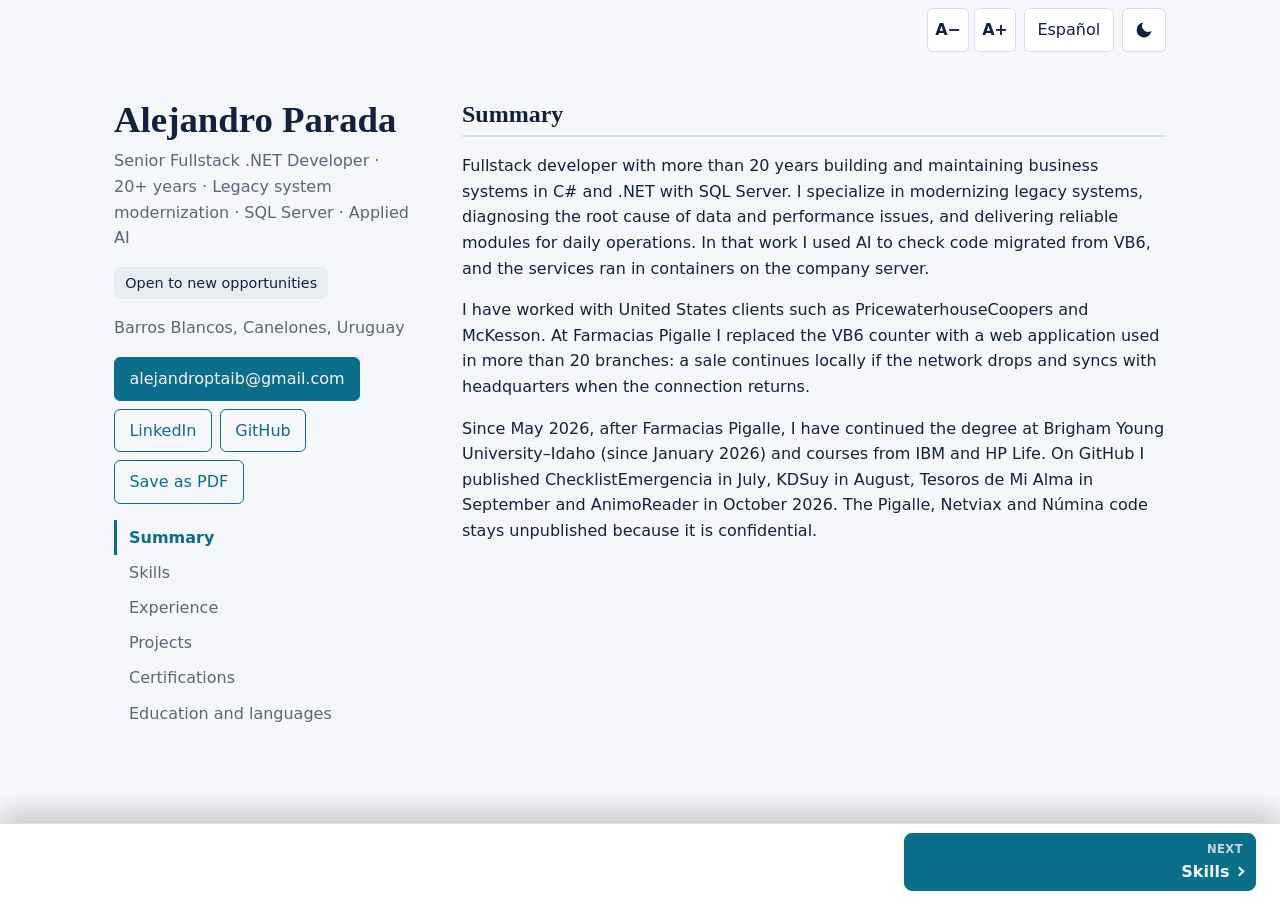
==== index.html @ 7855dfec "Alinear habilidades y cursos con lo que los casos pueden respaldar, y cerrar Sistemas HE en 2020. Co" ====
<!DOCTYPE html>
<html lang="es">
<head>
  <meta charset="utf-8">
  <script>
    try {
      var saved = localStorage.getItem("cv-lang");
      var lang = (document.documentElement.lang || "es").slice(0, 2);
      var agent = navigator.userAgent || "";
      var crawler = /bot|crawl|spider|slurp|preview|inspectiontool|google|bing|baidu|yandex|duckduck/i.test(agent);
      if (!crawler && (!saved || saved !== lang)) document.documentElement.classList.add("lang-pending");
    } catch (e) {}
  </script>
  <style>html.lang-pending body{visibility:hidden}</style>
  <meta name="viewport" content="width=device-width, initial-scale=1, viewport-fit=cover">
  <title>Alejandro Parada · Desarrollador Fullstack .NET Senior</title>
  <meta name="description" content="Desarrollador Fullstack .NET Senior con más de 20 años de experiencia. Modernización de sistemas legados, SQL Server e IA aplicada.">
  <meta name="author" content="Alejandro Parada">
  <meta name="robots" content="index, follow, max-snippet:-1, max-image-preview:large">
  <link rel="canonical" href="https://alejandroparada.github.io/">
  <meta property="og:type" content="profile">
  <meta property="og:site_name" content="Alejandro Parada">
  <meta property="og:title" content="Alejandro Parada · Desarrollador Fullstack .NET Senior">
  <meta property="og:description" content="Desarrollador Fullstack .NET Senior con más de 20 años de experiencia. Modernización de sistemas legados, SQL Server e IA aplicada.">
  <meta property="og:url" content="https://alejandroparada.github.io/">
  <meta property="og:locale" content="es_UY">
  <meta property="og:locale:alternate" content="en_US">
  <meta property="profile:first_name" content="Alejandro">
  <meta property="profile:last_name" content="Parada">
  <meta name="twitter:card" content="summary">
  <meta name="twitter:title" content="Alejandro Parada · Desarrollador Fullstack .NET Senior">
  <meta name="twitter:description" content="Desarrollador Fullstack .NET Senior con más de 20 años de experiencia. Modernización de sistemas legados, SQL Server e IA aplicada.">
  <meta name="color-scheme" content="light dark">
  <meta name="theme-color" content="#f5f7fa" media="(prefers-color-scheme: light)">
  <meta name="theme-color" content="#0e1420" media="(prefers-color-scheme: dark)">
  <link rel="alternate" hreflang="es" href="https://alejandroparada.github.io/">
  <link rel="alternate" hreflang="en" href="https://alejandroparada.github.io/en/">
  <link rel="alternate" hreflang="x-default" href="https://alejandroparada.github.io/">
  <script src="js/locale.js?v=20261109h"></script>
  <link rel="stylesheet" href="css/styles.css?v=20261109i">
  <script src="js/theme.js?v=20261109h"></script>
  <script src="js/font-size.js?v=20261109h"></script>
  <script src="js/i18n.js?v=20261109h" defer></script>
  <script src="js/data.js?v=20261109h" defer></script>
  <script src="js/content/es.js?v=20261109k" defer></script>
  <script src="js/templates.js?v=20261109j" defer></script>
  <script src="js/experience.js?v=20261109h" defer></script>
  <script src="js/detail-sheet.js?v=20261109h" defer></script>
  <script src="js/case-sheet.js?v=20261109h" defer></script>
  <script src="js/drawer.js?v=20261109h" defer></script>
  <script src="js/tabs.js?v=20261109h" defer></script>
  <script src="js/github.js?v=20261109h" defer></script>
  <script src="js/main.js?v=20261109h" defer></script>
  <script type="application/ld+json">
  {
    "@context": "https://schema.org",
    "@type": "ProfilePage",
    "inLanguage": "es",
    "url": "https://alejandroparada.github.io/",
    "mainEntity": {
      "@type": "Person",
      "@id": "https://alejandroparada.github.io/#alejandro-parada",
      "name": "Alejandro Parada",
      "jobTitle": "Desarrollador Fullstack .NET Senior",
      "description": "Desarrollador Fullstack .NET Senior con más de 20 años de experiencia. Modernización de sistemas legados, SQL Server e IA aplicada.",
      "url": "https://alejandroparada.github.io/",
      "address": {
        "@type": "PostalAddress",
        "addressLocality": "Barros Blancos",
        "addressRegion": "Canelones",
        "addressCountry": "UY"
      },
      "knowsLanguage": ["es", "en"],
      "email": "alejandroptaib@gmail.com",
      "sameAs": [
        "https://www.linkedin.com/in/alejandro-parada-36637438/",
        "https://github.com/AlejandroParada"
      ]
    }
  }
  </script>
</head>
<body>
  <a class="skip-link" href="#main">Saltar al contenido</a>

  <header class="topbar">
    <button type="button" class="topbar-btn menu-toggle" aria-controls="site-nav" aria-expanded="false">
      <span class="menu-icon" aria-hidden="true"></span>
      <span>Menú</span>
    </button>
    <div class="topbar-prefs">
      <div class="font-size" role="group" aria-label="Tamaño de letra">
        <button type="button" class="topbar-btn" data-font-step="-1" aria-label="Reducir el tamaño de letra">A−</button>
        <button type="button" class="topbar-btn" data-font-step="1" aria-label="Ampliar el tamaño de letra">A+</button>
      </div>
      <a class="topbar-btn" href="en/index.html" hreflang="en" lang="en">English</a>
      <button type="button" class="topbar-btn theme-toggle" data-action="toggle-theme" aria-pressed="false" aria-label="Modo oscuro" title="Modo oscuro">
        <span class="theme-icon" aria-hidden="true"></span>
      </button>
    </div>
  </header>

  <div class="wrap">
    <aside>
      <h1>Alejandro Parada</h1>
      <p class="tag muted">Desarrollador Fullstack .NET Senior · +20 años · Modernización de sistemas legados · SQL Server · IA aplicada</p>
      <p class="badge">Disponible para nuevas oportunidades</p>
      <address class="tag muted">Barros Blancos, Canelones, Uruguay</address>
      <p class="tag contact-print">alejandroptaib@gmail.com · github.com/AlejandroParada</p>

      <div class="actions">
        <a class="btn btn-primary" href="mailto:alejandroptaib@gmail.com">alejandroptaib@gmail.com</a>
        <a class="btn" rel="me" href="https://www.linkedin.com/in/alejandro-parada-36637438/">LinkedIn</a>
        <a class="btn" id="gh" rel="me" href="https://github.com/AlejandroParada">GitHub</a>
        <button type="button" class="btn" data-action="print">Guardar como PDF</button>      </div>

      <nav class="drawer" id="site-nav" aria-label="Secciones">
        <div class="drawer-head">
          <span class="drawer-title">Secciones</span>
          <button type="button" class="drawer-close" data-drawer-close aria-label="Cerrar menú">×</button>
        </div>
        <a href="#resumen">Resumen</a>
        <a href="#habilidades">Habilidades</a>
        <a href="#experiencia">Experiencia</a>
        <a href="#proyectos">Proyectos</a>
        <a href="#certificaciones">Certificaciones</a>
        <a href="#educacion">Educación e idiomas</a>
      </nav>
    </aside>

    <main id="main" tabindex="-1">
      <section id="resumen">
        <h2>Resumen</h2>
        <p>Desarrollador fullstack con más de 20 años construyendo y manteniendo sistemas de negocio en C# y .NET con SQL Server. Me especializo en modernizar sistemas legados, diagnosticar la causa raíz de problemas de datos y rendimiento, y entregar módulos confiables para la operación diaria. En ese trabajo usé la IA para comprobar código migrado desde VB6, y los servicios corrían en contenedores en el servidor de la empresa.</p>
        <p>He trabajado con clientes de Estados Unidos, como PricewaterhouseCoopers y McKesson. En Farmacias Pigalle reemplacé el mostrador en VB6 por una aplicación web en más de 20 sucursales: la venta sigue en local si se corta la red y se sincroniza con la central.</p>
        <p>Desde mayo de 2026, después de Farmacias Pigalle, sigo el grado en Brigham Young University–Idaho (desde enero de 2026) y cursos de IBM y HP Life. En GitHub publiqué ChecklistEmergencia en julio, KDSuy en agosto, Tesoros de Mi Alma en septiembre y AnimoReader en octubre de 2026. El código de Pigalle, Netviax y Númina no se publica por confidencialidad.</p>
      </section>

      <section id="habilidades">
        <h2>Habilidades</h2>
        <div data-render="skills"></div>
      </section>

      <section id="experiencia">
        <h2>Experiencia</h2>
        <p class="tag muted">Al tocar cada posición aparece más información.</p>
        <div class="actions">
          <button type="button" class="btn btn-sm" data-action="expand-all">Expandir todo</button>
          <button type="button" class="btn btn-sm" data-action="collapse-all">Contraer todo</button>
        </div>
        <div data-render="jobs"></div>
      </section>

      <section id="proyectos">
        <h2>Proyectos</h2>
        <div class="grid" data-render="projects"></div>
        <div class="grid" data-render="repos"></div>
      </section>

      <section id="certificaciones">
        <h2>Certificaciones y cursos</h2>
        <p class="tag muted">Al tocar cada certificación aparecen los detalles de cada una.</p>
        <div data-render="certs"></div>
      </section>

      <section id="educacion">
        <h2>Educación e idiomas</h2>
        <div data-render="education"></div>
        <div data-render="languages"></div>
      </section>

      <noscript><p class="muted">Activa JavaScript para ver el detalle completo del CV.</p></noscript>
    </main>
  </div>

  <nav class="pager" aria-label="Páginas">
    <a class="pager-btn pager-prev" data-pager="prev" hidden>
      <span class="pager-dir">Anterior</span>
      <span class="pager-label">
        <span class="pager-chevron" aria-hidden="true"></span>
        <span class="pager-name"></span>
      </span>
    </a>
    <a class="pager-btn pager-next" data-pager="next" hidden>
      <span class="pager-dir">Siguiente</span>
      <span class="pager-label">
        <span class="pager-chevron" aria-hidden="true"></span>
        <span class="pager-name"></span>
      </span>
    </a>
  </nav>

  <div class="drawer-backdrop" data-drawer-close></div>

  <div class="sheet" id="detail-sheet" role="region" aria-labelledby="detail-sheet-title" aria-live="polite">
    <div data-sheet-content></div>
  </div>

  <div class="case-backdrop" data-case-close></div>
  <div class="case-sheet" id="case-sheet" role="dialog" aria-modal="true" aria-hidden="true" aria-labelledby="case-sheet-title">
    <div data-case-content></div>
  </div>
</body>
</html>
---- css/styles.css ----
/* ==========================================================================
   Tokens
   ========================================================================== */
/* Cada color: light-dark(claro, oscuro). El tema lo decide color-scheme. */
:root {
  --bg: light-dark(#f5f7fa, #0e1420);
  --panel: light-dark(#fff, #151d2c);
  --ink: light-dark(#14213d, #e8edf5);
  --mute: light-dark(#5b6678, #9aa7bb);
  --line: light-dark(#d9dfe8, #26324a);
  --acc: light-dark(#0b6e8a, #5cc3df);
  --chip: light-dark(#e6eef4, #1d2940);
  --shadow: light-dark(rgba(0, 0, 0, .2), rgba(0, 0, 0, .5));

  --font-sans: system-ui, -apple-system, "Segoe UI", Roboto, sans-serif;
  --font-serif: Georgia, "Times New Roman", serif;

  --max: 1100px;
  --gutter: clamp(16px, 3vw, 24px);
  --gap: clamp(24px, 4vw, 48px);
  --pad-block: clamp(24px, 5vw, 48px);
  --radius: 8px;
  --radius-sm: 6px;
  --focus: 3px solid var(--acc);
  --tap: 2.75rem;
  --dur: .2s;

  --safe-left: max(var(--gutter), env(safe-area-inset-left, 0px));
  --safe-right: max(var(--gutter), env(safe-area-inset-right, 0px));
  --pager-space: calc(4.6rem + env(safe-area-inset-bottom, 0px));

  color-scheme: light dark;
}

:root[data-theme="light"] { color-scheme: light; }
:root[data-theme="dark"] { color-scheme: dark; }

/* ==========================================================================
   Base
   ========================================================================== */
*,
*::before,
*::after { box-sizing: border-box; }

html {
  -webkit-text-size-adjust: 100%;
  text-size-adjust: 100%;
  scroll-padding-bottom: var(--pager-space);
  font-size: calc(100% * var(--font-scale, 1));
}

@media (prefers-reduced-motion: no-preference) {
  html { scroll-behavior: smooth; }
}

body {
  margin: 0;
  padding-bottom: var(--pager-space);
  background: var(--bg);
  color: var(--ink);
  font: 1rem/1.6 var(--font-sans);
  overflow-wrap: break-word;
}

a { color: var(--acc); }

:focus-visible {
  outline: var(--focus);
  outline-offset: 2px;
}

[tabindex="-1"]:focus { outline: none; }

[hidden] { display: none !important; }

/* Mientras se resuelve el país, no se muestra el idioma que luego se va a cambiar. */
html.lang-pending body { visibility: hidden; }

h1, h2, h3 { margin: 0; text-wrap: balance; }

h1, h2, .dec-title, .sheet-title {
  font-family: var(--font-serif);
  font-weight: 700;
  line-height: 1.2;
}

h1 {
  font-size: clamp(1.9rem, 1.5rem + 2vw, 2.3rem);
  line-height: 1.1;
  margin-bottom: .5rem;
}

h2 {
  font-size: clamp(1.3rem, 1.15rem + .8vw, 1.5rem);
  margin-bottom: 1rem;
  padding-bottom: .4rem;
  border-bottom: 2px solid var(--line);
}

h3 { font-size: 1.05rem; }

ul { margin: 0; padding-left: 1.1rem; }

/* ==========================================================================
   Utilidades
   ========================================================================== */
.muted { color: var(--mute); }

.meta {
  margin: 0;
  color: var(--mute);
  font-size: .9rem;
}

.skip-link {
  position: absolute;
  left: var(--safe-left);
  top: 0;
  z-index: 50;
  padding: .5rem .9rem;
  background: var(--acc);
  color: var(--bg);
  transform: translateY(-120%);
}

.skip-link:focus { transform: none; }

/* ==========================================================================
   Layout (mobile first)
   ========================================================================== */
.wrap {
  display: grid;
  gap: var(--gap);
  max-width: var(--max);
  margin-inline: auto;
  padding-block: var(--pad-block);
  padding-inline: var(--safe-left) var(--safe-right);
}

.wrap > * { min-width: 0; }

.tag { margin: 0 0 1rem; }

address.tag { font-style: normal; }
.contact-print { display: none; }

section {
  margin-bottom: 3rem;
  scroll-margin-top: 4.5rem;
}

/* Barra superior y panel lateral (no desktop) */
.topbar {
  position: sticky;
  top: 0;
  z-index: 30;
  display: flex;
  align-items: center;
  gap: .5rem;
  padding: max(.5rem, env(safe-area-inset-top, 0px)) var(--safe-right) .5rem var(--safe-left);
  background: var(--bg);
  border-bottom: 1px solid var(--line);
}

.topbar-prefs {
  display: flex;
  align-items: center;
  gap: .5rem;
  margin-left: auto;
}

.font-size {
  display: inline-flex;
  align-items: center;
  gap: .35rem;
}

.font-size .topbar-btn {
  min-width: 2.5rem;
  padding-inline: .45rem;
  font-weight: 700;
  letter-spacing: -.02em;
}

.font-size .topbar-btn:disabled,
.font-size .topbar-btn:disabled:hover {
  opacity: .4;
  cursor: default;
  background: var(--panel);
}

.topbar-btn {
  display: inline-flex;
  align-items: center;
  justify-content: center;
  gap: .6rem;
  min-width: var(--tap);
  min-height: var(--tap);
  padding: .4rem .8rem;
  border: 1px solid var(--line);
  border-radius: var(--radius-sm);
  background: var(--panel);
  color: var(--ink);
  font: inherit;
  text-decoration: none;
  cursor: pointer;
}

/* Muestra la acción disponible: luna en tema claro, sol en tema oscuro. */
.theme-toggle { padding-inline: .6rem; }

.theme-icon {
  display: block;
  width: 1.25rem;
  height: 1.25rem;
  background: currentColor;
  mask: var(--icon) center / contain no-repeat;
  --icon: url("data:image/svg+xml,%3Csvg xmlns='http://www.w3.org/2000/svg' viewBox='0 0 24 24'%3E%3Cpath d='M21 12.8A9 9 0 1 1 11.2 3a7 7 0 0 0 9.8 9.8z'/%3E%3C/svg%3E");
}

.theme-toggle[aria-pressed="true"] .theme-icon {
  --icon: url("data:image/svg+xml,%3Csvg xmlns='http://www.w3.org/2000/svg' viewBox='0 0 24 24' fill='none' stroke='black' stroke-width='2' stroke-linecap='round'%3E%3Ccircle cx='12' cy='12' r='4'/%3E%3Cpath d='M12 2v2M12 20v2M4.9 4.9l1.4 1.4M17.7 17.7l1.4 1.4M2 12h2M20 12h2M4.9 19.1l1.4-1.4M17.7 6.3l1.4-1.4'/%3E%3C/svg%3E");
}

.menu-icon,
.menu-icon::before,
.menu-icon::after {
  display: block;
  width: 1.25rem;
  height: 2px;
  border-radius: 2px;
  background: currentColor;
}

.menu-icon { position: relative; }

.menu-icon::before,
.menu-icon::after {
  content: "";
  position: absolute;
  left: 0;
}

.menu-icon::before { top: -6px; }
.menu-icon::after { top: 6px; }

.drawer {
  position: fixed;
  inset: 0 auto 0 0;
  z-index: 40;
  display: flex;
  flex-direction: column;
  width: min(85vw, 320px);
  padding: max(1rem, env(safe-area-inset-top, 0px)) 1rem max(1rem, env(safe-area-inset-bottom, 0px)) var(--safe-left);
  overflow-y: auto;
  overscroll-behavior: contain;
  background: var(--panel);
  border-right: 3px solid var(--acc);
  box-shadow: 10px 0 30px var(--shadow);
  transform: translateX(-100%);
  visibility: hidden;
  transition: transform var(--dur), visibility var(--dur);
}

.drawer.is-open {
  transform: none;
  visibility: visible;
  transition: transform var(--dur), visibility 0s;
}

.drawer-head {
  display: flex;
  align-items: center;
  justify-content: space-between;
  margin-bottom: .5rem;
  padding-bottom: .5rem;
  border-bottom: 1px solid var(--line);
}

.drawer-title {
  font-family: var(--font-serif);
  font-size: 1.2rem;
  font-weight: 700;
}

.drawer-close {
  min-width: var(--tap);
  min-height: var(--tap);
  border: 0;
  border-radius: var(--radius-sm);
  background: none;
  color: var(--ink);
  font-size: 1.75rem;
  line-height: 1;
  cursor: pointer;
}

.drawer a {
  display: flex;
  align-items: center;
  min-height: var(--tap);
  padding: .5rem .75rem;
  border-radius: var(--radius-sm);
  color: var(--ink);
  text-decoration: none;
}

.drawer a[aria-current] {
  background: var(--chip);
  color: var(--acc);
  font-weight: 600;
}

.drawer-backdrop {
  position: fixed;
  inset: 0;
  z-index: 35;
  background: rgba(0, 0, 0, .45);
  opacity: 0;
  visibility: hidden;
  transition: opacity var(--dur), visibility var(--dur);
}

.drawer-backdrop.is-open {
  opacity: 1;
  visibility: visible;
}

.is-scroll-locked { overflow: hidden; }

@media (min-width: 52em) {
  .wrap { grid-template-columns: minmax(240px, 300px) minmax(0, 1fr); }

  section { scroll-margin-top: var(--pad-block); }

  .topbar {
    position: static;
    max-width: var(--max);
    margin-inline: auto;
    padding-bottom: 0;
    background: none;
    border-bottom: 0;
  }

  .menu-toggle,
  .drawer-head,
  .drawer-backdrop { display: none; }

  .drawer {
    position: static;
    display: block;
    width: auto;
    padding: 0;
    overflow: visible;
    background: none;
    border: 0;
    box-shadow: none;
    transform: none;
    visibility: visible;
    transition: none;
  }

  .drawer a {
    min-height: 0;
    padding: .3rem 0 .3rem .75rem;
    border-left: 3px solid transparent;
    border-radius: 0;
    color: var(--mute);
  }

  .drawer a[aria-current] {
    background: none;
    border-left-color: var(--acc);
    color: var(--acc);
  }
}

@media (min-width: 52em) and (min-height: 42em) {
  aside {
    position: sticky;
    top: 32px;
    align-self: start;
  }
}

@media (min-width: 100em) {
  html { font-size: calc(106.25% * var(--font-scale, 1)); }
}

/* ==========================================================================
   Componentes
   ========================================================================== */
.actions {
  display: flex;
  flex-wrap: wrap;
  gap: .5rem;
  margin: 0 0 1rem;
}

.btn {
  display: inline-flex;
  align-items: center;
  justify-content: center;
  padding: .5rem .9rem;
  border: 1px solid var(--acc);
  border-radius: var(--radius-sm);
  background: none;
  color: var(--acc);
  font: inherit;
  text-decoration: none;
  cursor: pointer;
}

.btn-primary {
  background: var(--acc);
  color: var(--bg);
}

.btn-sm {
  padding: .3rem .7rem;
  font-size: .9rem;
}

.badge {
  display: inline-block;
  margin: 0 0 1rem;
  padding: .3rem .7rem;
  border-radius: var(--radius-sm);
  background: var(--chip);
  font-size: .9rem;
}

.parallel {
  display: inline-block;
  margin-top: .35rem;
  padding: .1rem .45rem;
  border-radius: var(--radius-sm);
  background: var(--chip);
  color: var(--mute);
  font-size: .8rem;
}

.client-links {
  display: flex;
  flex-wrap: wrap;
  gap: .5rem;
  margin: .85rem 0 1rem;
}

.client-link {
  display: inline-flex;
  align-items: center;
  gap: .45rem;
  max-width: 100%;
  min-height: 2.25rem;
  padding: .3rem .7rem .3rem .35rem;
  border: 1px solid var(--line);
  border-radius: var(--radius);
  background: var(--panel);
  color: var(--ink);
  font-weight: 600;
  text-decoration: none;
}

.client-icon {
  width: 1.25rem;
  height: 1.25rem;
  padding: 2px;
  border-radius: 4px;
  background: #fff;
  object-fit: contain;
}

.org {
  display: inline-flex;
  align-items: center;
  gap: .35rem;
  vertical-align: middle;
}

.org-icon {
  flex: none;
  width: 1.15rem;
  height: 1.15rem;
  padding: 1px;
  border-radius: 3px;
  background: #fff;
  object-fit: contain;
}

.sheet .org-icon {
  width: 2.3rem;
  height: 2.3rem;
  padding: 2px;
  border-radius: 6px;
}

.case-head .org-icon {
  width: 3.45rem;
  height: 3.45rem;
  padding: 3px;
  border-radius: 8px;
}

.more { margin-top: .75rem; }

.more > summary { cursor: pointer; list-style: none; }

.more > summary::-webkit-details-marker { display: none; }

.more-open { display: none; }

.more[open] .more-closed { display: none; }

.more[open] .more-open { display: inline; }

.more-body { margin-top: .8rem; }

.chips {
  display: flex;
  flex-wrap: wrap;
  gap: .4rem;
  margin: .4rem 0 1rem;
}

.chip {
  padding: .15rem .6rem;
  border-radius: 99px;
  background: var(--chip);
  font-size: .9rem;
}

.chip-action {
  border: 1px solid var(--acc);
  background: var(--panel);
  color: var(--acc);
  font-family: inherit;
  line-height: inherit;
  text-align: left;
  cursor: pointer;
}

.chip-action.is-selected {
  background: var(--acc);
  color: var(--bg);
}

/* Línea de tiempo (educación) */
.timeline-item {
  position: relative;
  margin: 0 0 1.6rem 1rem;
  padding-left: 1.4rem;
  border-left: 2px solid var(--line);
}

.timeline-item::before {
  content: "";
  position: absolute;
  left: -7px;
  top: .55rem;
  width: 12px;
  height: 12px;
  border-radius: 50%;
  background: var(--acc);
}

/* Décadas de experiencia */
.dec {
  margin: 0 0 .8rem;
  background: var(--panel);
  border: 1px solid var(--line);
  border-radius: var(--radius);
}

.dec[open] { border-color: var(--acc); }

.dec summary {
  display: flex;
  flex-wrap: wrap;
  align-items: center;
  gap: .3rem .8rem;
  padding: .9rem 1.1rem;
  border-radius: var(--radius);
  cursor: pointer;
  list-style: none;
}

.dec summary::-webkit-details-marker { display: none; }

.dec summary::before {
  content: "";
  flex: none;
  width: .55rem;
  height: .55rem;
  border-right: 2px solid var(--acc);
  border-bottom: 2px solid var(--acc);
  transform: rotate(-45deg);
  transition: transform var(--dur);
}

.dec[open] summary::before { transform: rotate(45deg); }

.dec-title { font-size: 1.2rem; }

.dec summary .meta {
  margin-left: auto;
  text-align: right;
}

.dec-body { padding: 0 .5rem .5rem; }

/* Botón de puesto */
.jb {
  display: block;
  width: 100%;
  padding: .7rem .9rem;
  border: 0;
  border-left: 3px solid transparent;
  border-bottom: 1px solid var(--line);
  background: none;
  color: inherit;
  font: inherit;
  text-align: left;
  cursor: pointer;
}

.jb b { display: block; }

.jb.is-selected {
  background: var(--chip);
  border-left-color: var(--acc);
}

.dec summary:focus-visible,
.jb:focus-visible { outline-offset: -3px; }

.job-details,
.case-print { display: none; }

/* Tarjetas de proyectos */
.grid {
  display: grid;
  grid-template-columns: repeat(auto-fill, minmax(min(250px, 100%), 1fr));
  gap: 1rem;
}

.grid + .grid:not(:empty) { margin-top: 1rem; }

.card {
  padding: 1rem;
  background: var(--panel);
  border: 1px solid var(--line);
  border-radius: var(--radius);
}

button.card {
  display: block;
  width: 100%;
  font: inherit;
  color: inherit;
  text-align: start;
  cursor: pointer;
}

button.card.is-selected { border-color: var(--acc); }

.card .meta { margin-top: .3rem; }

.card-name {
  display: inline-flex;
  align-items: center;
  gap: .4rem;
}

.gh-icon {
  width: 1.05rem;
  height: 1.05rem;
  flex: none;
}

.sheet .gh-icon {
  width: 2.1rem;
  height: 2.1rem;
}

.card-text {
  margin: .5rem 0 0;
  font-size: .95rem;
}

/* Panel lateral derecho de detalle */
.sheet {
  position: fixed;
  inset: 0 0 0 auto;
  z-index: 32;
  width: 83.333%;
  overflow-y: auto;
  overscroll-behavior: contain;
  padding: 0 var(--safe-right) calc(var(--pager-space) + .4rem) 1.1rem;
  background: var(--panel);
  border-left: 3px solid var(--acc);
  box-shadow: -10px 0 30px var(--shadow);
  transform: translateX(100%);
  visibility: hidden;
  transition: transform var(--dur), visibility var(--dur);
}

.sheet.is-open {
  transform: none;
  visibility: visible;
  transition: transform var(--dur), visibility 0s;
}

.sheet-head {
  position: sticky;
  top: 0;
  display: flex;
  align-items: flex-start;
  justify-content: space-between;
  gap: .75rem;
  padding: max(1.1rem, env(safe-area-inset-top, 0px)) 0 .5rem;
  background: var(--panel);
}

.sheet-head .btn { flex: none; }

.sheet-title {
  flex: 1;
  min-width: 0;
  font-size: clamp(1.1rem, 1rem + .6vw, 1.3rem);
  overflow-wrap: anywhere;
}

.sheet-title .card-name { flex-wrap: wrap; }

.sheet-head + .meta { margin: 0 0 .6rem; }

.sheet-subtitle {
  margin: 1.2rem 0 .4rem;
  font-size: 1rem;
}

.sheet-media {
  display: block;
  width: 100%;
  height: auto;
  border: 1px solid var(--line);
  border-radius: var(--radius);
}

.sheet-more {
  margin: .85rem 0 1.15rem;
}

.sheet-more .meta { margin-bottom: .65rem; }

.sheet-more .btn { width: 100%; }

.case-open-icon {
  display: inline-block;
  width: .45rem;
  height: .45rem;
  margin-left: .55rem;
  border-right: 2px solid currentColor;
  border-bottom: 2px solid currentColor;
  transform: rotate(45deg) translateY(-.12rem);
}

/* Caso de un puesto: panel inferior, 5/6 del alto visible. */
.case-backdrop {
  position: fixed;
  inset: 0;
  z-index: 60;
  background: rgba(0, 0, 0, .4);
  opacity: 0;
  visibility: hidden;
  pointer-events: none;
  transition: opacity var(--dur), visibility var(--dur);
}

.case-backdrop.is-open {
  opacity: 1;
  visibility: visible;
  pointer-events: auto;
}

.case-sheet {
  position: fixed;
  left: 0;
  right: 0;
  bottom: 0;
  z-index: 61;
  height: 83.333vh;
  height: 83.333dvh;
  overflow-x: hidden;
  overflow-y: auto;
  overscroll-behavior: contain;
  background: var(--panel);
  border-top: 3px solid var(--acc);
  border-radius: 18px 18px 0 0;
  box-shadow: 0 -16px 40px var(--shadow);
  transform: translateY(100%);
  visibility: hidden;
  pointer-events: none;
  transition: transform var(--dur), visibility var(--dur);
}

.case-sheet.is-open {
  transform: none;
  visibility: visible;
  pointer-events: auto;
  transition: transform var(--dur), visibility 0s;
}

.case-inner { display: block; }

.case-handle {
  width: 2.5rem;
  height: 4px;
  margin: .7rem auto .35rem;
  border-radius: 99px;
  background: var(--line);
}

.case-head {
  position: sticky;
  top: 0;
  z-index: 2;
  padding: 0 max(1rem, env(safe-area-inset-right, 0px)) .75rem max(1rem, env(safe-area-inset-left, 0px));
  border-bottom: 1px solid var(--line);
  background: var(--panel);
}

.case-head-inner,
.case-body-inner {
  width: min(100%, 52rem);
  margin-inline: auto;
}

.case-head-inner {
  display: flex;
  align-items: flex-start;
  justify-content: space-between;
  gap: .75rem;
}

.case-head-text { min-width: 0; }

.case-head .btn { flex: none; }

.case-kicker {
  margin: 0 0 .15rem;
  color: var(--acc);
  font-size: .8rem;
  font-weight: 600;
}

.case-head .meta { margin-top: .2rem; }

.case-body {
  padding: 1rem max(1rem, env(safe-area-inset-right, 0px)) max(1.25rem, env(safe-area-inset-bottom, 0px)) max(1rem, env(safe-area-inset-left, 0px));
}

.case-lead {
  margin: 0 0 1rem;
  font-size: 1.05rem;
  line-height: 1.5;
  text-wrap: pretty;
}

.case-metrics {
  display: grid;
  grid-template-columns: repeat(2, minmax(0, 1fr));
  gap: .6rem;
  margin: 0 0 1.1rem;
}

.case-metric {
  min-width: 0;
  padding: .7rem .8rem;
  background: var(--bg);
  border: 1px solid var(--line);
  border-radius: var(--radius);
}

.case-metric b {
  display: block;
  color: var(--acc);
  font-family: var(--font-serif);
  font-size: clamp(1.15rem, 1rem + .8vw, 1.45rem);
  font-weight: 700;
  line-height: 1.15;
  white-space: nowrap;
}

.case-metric span {
  display: block;
  margin-top: .2rem;
  color: var(--mute);
  font-size: .8rem;
  line-height: 1.35;
}

.case-section .sheet-subtitle {
  font-family: var(--font-serif);
  font-size: 1.05rem;
}

.case-section p { margin: 0 0 .75rem; }

.case-section p:last-child { margin-bottom: 0; }

.case-section ul { margin-top: .35rem; }

.case-body .chips:last-child { margin-bottom: 0; }

body.is-case-open { overflow: hidden; }

@media (min-width: 52em) {
  .case-metrics { grid-template-columns: repeat(4, minmax(0, 1fr)); }
}

@media (max-height: 34rem) and (min-width: 40em) {
  .case-metrics { grid-template-columns: repeat(4, minmax(0, 1fr)); }
}

@media (max-height: 34rem) {
  .case-handle { margin-block: .4rem .1rem; }
  .case-head { padding-bottom: .55rem; }
  .case-metric { padding: .5rem .65rem; }
  .case-body { padding-top: .75rem; }
}

/* ==========================================================================
   Interacción según dispositivo
   ========================================================================== */
@media (hover: hover) {
  .drawer a:hover { color: var(--acc); }
  .dec summary:hover,
  .jb:hover,
  .chip-action:not(.is-selected):hover,
  .topbar-btn:hover,
  .drawer-close:hover,
  .pager-prev:hover,
  .client-link:hover { background: var(--chip); }
  .pager-next:hover { filter: brightness(1.08); }
}

@media (pointer: coarse) {
  .btn,
  .jb,
  .chip-action,
  .drawer a,
  .dec summary { min-height: var(--tap); }
}

@media (prefers-reduced-motion: reduce) {
  *,
  *::before,
  *::after {
    transition: none !important;
    animation: none !important;
  }
}

@media (forced-colors: active) {
  .timeline-item::before,
  .theme-icon { background: CanvasText; }
  .jb.is-selected,
  .case-sheet { border-color: Highlight; }
}

/* Barra fija para pasar de una sección a la vecina. */
.pager {
  position: fixed;
  left: 0;
  right: 0;
  bottom: 0;
  z-index: 33;
  display: flex;
  align-items: stretch;
  gap: .6rem;
  padding: .55rem var(--safe-right) max(.55rem, env(safe-area-inset-bottom, 0px)) var(--safe-left);
  background: var(--panel);
  border-top: 1px solid var(--line);
  box-shadow: 0 -10px 28px var(--shadow);
}

.pager-btn {
  display: flex;
  flex-direction: column;
  justify-content: center;
  gap: .05rem;
  width: min(22rem, calc(50% - .3rem));
  min-width: 0;
  min-height: var(--tap);
  padding: .35rem .75rem;
  border: 1px solid var(--line);
  border-radius: var(--radius);
  background: var(--bg);
  color: var(--ink);
  text-decoration: none;
}

.pager-next {
  margin-left: auto;
  align-items: flex-end;
  text-align: end;
  border-color: var(--acc);
  background: var(--acc);
  color: var(--bg);
}

.pager-dir {
  font-size: .72rem;
  font-weight: 600;
  letter-spacing: .04em;
  text-transform: uppercase;
}

.pager-prev .pager-dir { color: var(--mute); }

.pager-next .pager-dir { color: color-mix(in srgb, var(--bg) 78%, var(--acc)); }

.pager-label {
  display: flex;
  align-items: center;
  gap: .4rem;
  min-width: 0;
  max-width: 100%;
  font-weight: 600;
}

.pager-next .pager-label { flex-direction: row-reverse; }

.pager-name {
  overflow: hidden;
  text-overflow: ellipsis;
  white-space: nowrap;
}

.pager-chevron {
  flex: none;
  width: .45rem;
  height: .45rem;
  border-top: 2px solid currentColor;
  border-right: 2px solid currentColor;
}

.pager-prev .pager-chevron { transform: rotate(-135deg); }
.pager-next .pager-chevron { transform: rotate(45deg); }

/* ==========================================================================
   Impresión
   ========================================================================== */
@media print {
  :root,
  :root[data-theme] { color-scheme: light; }
  body {
    background: #fff;
    color: #000;
    padding-bottom: 0;
  }
  .wrap { display: block; }
  #main > section[hidden] { display: block !important; }
  .topbar,
  .drawer,
  .drawer-backdrop,
  .pager,
  .btn,
  .skip-link,
  .sheet,
  .case-sheet,
  .case-backdrop,
  .more > summary { display: none; }
  .case-print {
    display: block;
    margin: .2rem 0 .9rem;
    padding-left: 2.2rem;
  }
  .case-section,
  .case-metric { break-inside: avoid; }
  .contact-print { display: block; }
  .job-details {
    display: block;
    margin: .3rem 0 .6rem;
    padding-left: 2.2rem;
  }
  .jb { cursor: default; }
  .dec,
  .card,
  .timeline-item { break-inside: avoid; }
}
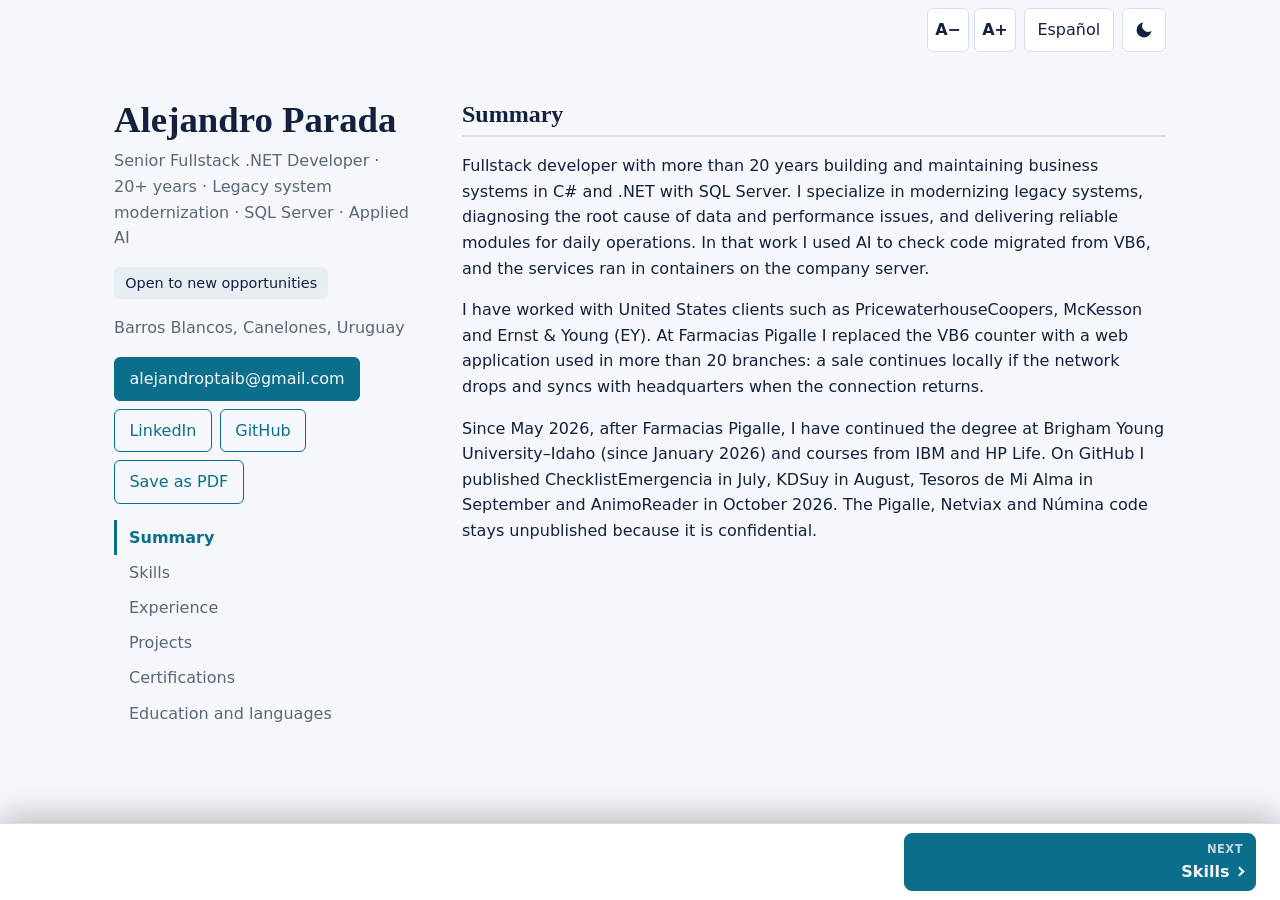
==== commit d894794c: "Mostrar EY en el CV, aclarar el contacto en móvil y permitir ordenar experiencia, certificaciones y " ====
--- a/index.html
+++ b/index.html
@@ -9,6 +9,8 @@
       var agent = navigator.userAgent || "";
       var crawler = /bot|crawl|spider|slurp|preview|inspectiontool|google|bing|baidu|yandex|duckduck/i.test(agent);
       if (!crawler && (!saved || saved !== lang)) document.documentElement.classList.add("lang-pending");
+      var page = (location.hash || "").replace(/^#/, "");
+      if (page && page !== "resumen" && page !== "summary") document.documentElement.classList.add("show-identity");
     } catch (e) {}
   </script>
   <style>html.lang-pending body{visibility:hidden}</style>
@@ -37,20 +39,22 @@
   <link rel="alternate" hreflang="en" href="https://alejandroparada.github.io/en/">
   <link rel="alternate" hreflang="x-default" href="https://alejandroparada.github.io/">
   <script src="js/locale.js?v=20261109h"></script>
-  <link rel="stylesheet" href="css/styles.css?v=20261109i">
+  <link rel="stylesheet" href="css/styles.css?v=20261110i">
   <script src="js/theme.js?v=20261109h"></script>
   <script src="js/font-size.js?v=20261109h"></script>
   <script src="js/i18n.js?v=20261109h" defer></script>
-  <script src="js/data.js?v=20261109h" defer></script>
-  <script src="js/content/es.js?v=20261109k" defer></script>
-  <script src="js/templates.js?v=20261109j" defer></script>
-  <script src="js/experience.js?v=20261109h" defer></script>
+  <script src="js/data.js?v=20261110h" defer></script>
+  <script src="js/content/es.js?v=20261110a" defer></script>
+  <script src="js/templates.js?v=20261110h" defer></script>
+  <script src="js/experience.js?v=20261110g" defer></script>
   <script src="js/detail-sheet.js?v=20261109h" defer></script>
   <script src="js/case-sheet.js?v=20261109h" defer></script>
   <script src="js/drawer.js?v=20261109h" defer></script>
+  <script src="js/location.js?v=20261110d" defer></script>
+  <script src="js/identity.js?v=20261110f" defer></script>
   <script src="js/tabs.js?v=20261109h" defer></script>
   <script src="js/github.js?v=20261109h" defer></script>
-  <script src="js/main.js?v=20261109h" defer></script>
+  <script src="js/main.js?v=20261110i" defer></script>
   <script type="application/ld+json">
   {
     "@context": "https://schema.org",
@@ -83,36 +87,56 @@
 <body>
   <a class="skip-link" href="#main">Saltar al contenido</a>
 
-  <header class="topbar">
-    <button type="button" class="topbar-btn menu-toggle" aria-controls="site-nav" aria-expanded="false">
-      <span class="menu-icon" aria-hidden="true"></span>
-      <span>Menú</span>
-    </button>
-    <div class="topbar-prefs">
-      <div class="font-size" role="group" aria-label="Tamaño de letra">
-        <button type="button" class="topbar-btn" data-font-step="-1" aria-label="Reducir el tamaño de letra">A−</button>
-        <button type="button" class="topbar-btn" data-font-step="1" aria-label="Ampliar el tamaño de letra">A+</button>
+  <header class="mast">
+    <div class="topbar">
+      <button type="button" class="topbar-btn menu-toggle" aria-controls="site-nav" aria-expanded="false" aria-label="Menú">
+        <span class="menu-icon" aria-hidden="true"></span>
+      </button>
+      <div class="topbar-prefs">
+        <div class="font-size" role="group" aria-label="Tamaño de letra">
+          <button type="button" class="topbar-btn" data-font-step="-1" aria-label="Reducir el tamaño de letra">A−</button>
+          <button type="button" class="topbar-btn" data-font-step="1" aria-label="Ampliar el tamaño de letra">A+</button>
+        </div>
+        <a class="topbar-btn" href="en/index.html" hreflang="en" lang="en">English</a>
+        <button type="button" class="topbar-btn theme-toggle" data-action="toggle-theme" aria-pressed="false" aria-label="Modo oscuro" title="Modo oscuro">
+          <span class="theme-icon" aria-hidden="true"></span>
+        </button>
       </div>
-      <a class="topbar-btn" href="en/index.html" hreflang="en" lang="en">English</a>
-      <button type="button" class="topbar-btn theme-toggle" data-action="toggle-theme" aria-pressed="false" aria-label="Modo oscuro" title="Modo oscuro">
-        <span class="theme-icon" aria-hidden="true"></span>
-      </button>
     </div>
+    <button type="button" class="identity-toggle" aria-controls="identity-drawer" aria-expanded="false">Alejandro Parada</button>
   </header>
+  <div class="identity-backdrop" data-identity-close></div>
+  <div class="identity-drawer" id="identity-drawer" role="dialog" aria-modal="true" aria-hidden="true" aria-label="Contacto"></div>
 
   <div class="wrap">
     <aside>
+      <div class="profile">
       <h1>Alejandro Parada</h1>
       <p class="tag muted">Desarrollador Fullstack .NET Senior · +20 años · Modernización de sistemas legados · SQL Server · IA aplicada</p>
       <p class="badge">Disponible para nuevas oportunidades</p>
-      <address class="tag muted">Barros Blancos, Canelones, Uruguay</address>
+      <address class="tag muted location-text">Barros Blancos, Canelones, Uruguay</address>
+      <button type="button" class="location" data-map-open aria-controls="map-drawer" aria-expanded="false">Barros Blancos, Canelones, Uruguay</button>
       <p class="tag contact-print">alejandroptaib@gmail.com · github.com/AlejandroParada</p>
 
       <div class="actions">
         <a class="btn btn-primary" href="mailto:alejandroptaib@gmail.com">alejandroptaib@gmail.com</a>
-        <a class="btn" rel="me" href="https://www.linkedin.com/in/alejandro-parada-36637438/">LinkedIn</a>
-        <a class="btn" id="gh" rel="me" href="https://github.com/AlejandroParada">GitHub</a>
-        <button type="button" class="btn" data-action="print">Guardar como PDF</button>      </div>
+        <div class="contact-row">
+          <a class="btn contact-link" data-contact="whatsapp" href="https://wa.me/59894736724" target="_blank" rel="noopener noreferrer">
+            <span class="contact-icon" aria-hidden="true"></span>
+            <span class="contact-label">WhatsApp</span>
+          </a>
+          <a class="btn contact-link" data-contact="linkedin" rel="me" href="https://www.linkedin.com/in/alejandro-parada-36637438/">
+            <span class="contact-icon" aria-hidden="true"></span>
+            <span class="contact-label">LinkedIn</span>
+          </a>
+          <a class="btn contact-link" data-contact="github" id="gh" rel="me" href="https://github.com/AlejandroParada">
+            <span class="contact-icon" aria-hidden="true"></span>
+            <span class="contact-label">GitHub</span>
+          </a>
+        </div>
+        <button type="button" class="btn" data-action="print">Guardar como PDF</button>
+      </div>
+      </div>
 
       <nav class="drawer" id="site-nav" aria-label="Secciones">
         <div class="drawer-head">
@@ -129,10 +153,10 @@
     </aside>
 
     <main id="main" tabindex="-1">
-      <section id="resumen">
+      <section id="resumen" data-home>
         <h2>Resumen</h2>
         <p>Desarrollador fullstack con más de 20 años construyendo y manteniendo sistemas de negocio en C# y .NET con SQL Server. Me especializo en modernizar sistemas legados, diagnosticar la causa raíz de problemas de datos y rendimiento, y entregar módulos confiables para la operación diaria. En ese trabajo usé la IA para comprobar código migrado desde VB6, y los servicios corrían en contenedores en el servidor de la empresa.</p>
-        <p>He trabajado con clientes de Estados Unidos, como PricewaterhouseCoopers y McKesson. En Farmacias Pigalle reemplacé el mostrador en VB6 por una aplicación web en más de 20 sucursales: la venta sigue en local si se corta la red y se sincroniza con la central.</p>
+        <p>He trabajado con clientes de Estados Unidos, como PricewaterhouseCoopers, McKesson y Ernst & Young (EY). En Farmacias Pigalle reemplacé el mostrador en VB6 por una aplicación web en más de 20 sucursales: la venta sigue en local si se corta la red y se sincroniza con la central.</p>
         <p>Desde mayo de 2026, después de Farmacias Pigalle, sigo el grado en Brigham Young University–Idaho (desde enero de 2026) y cursos de IBM y HP Life. En GitHub publiqué ChecklistEmergencia en julio, KDSuy en agosto, Tesoros de Mi Alma en septiembre y AnimoReader en octubre de 2026. El código de Pigalle, Netviax y Númina no se publica por confidencialidad.</p>
       </section>
 
@@ -144,7 +168,11 @@
       <section id="experiencia">
         <h2>Experiencia</h2>
         <p class="tag muted">Al tocar cada posición aparece más información.</p>
-        <div class="actions">
+        <button type="button" class="order-toggle" data-action="toggle-job-order" aria-pressed="false" aria-label="Orden cronológico">
+          <span class="order-option" data-order="tech" aria-hidden="true">Tecnologías</span>
+          <span class="order-option" data-order="chrono" aria-hidden="true">Cronológico</span>
+        </button>
+        <div class="actions" data-decade-actions>
           <button type="button" class="btn btn-sm" data-action="expand-all">Expandir todo</button>
           <button type="button" class="btn btn-sm" data-action="collapse-all">Contraer todo</button>
         </div>
@@ -153,6 +181,11 @@
 
       <section id="proyectos">
         <h2>Proyectos</h2>
+        <p class="tag muted">Al tocar cada proyecto aparece más información.</p>
+        <button type="button" class="order-toggle" data-action="toggle-project-filter" aria-pressed="false" aria-label="Solo proyectos de GitHub">
+          <span class="order-option" aria-hidden="true">Todos</span>
+          <span class="order-option" aria-hidden="true">GitHub</span>
+        </button>
         <div class="grid" data-render="projects"></div>
         <div class="grid" data-render="repos"></div>
       </section>
@@ -160,6 +193,10 @@
       <section id="certificaciones">
         <h2>Certificaciones y cursos</h2>
         <p class="tag muted">Al tocar cada certificación aparecen los detalles de cada una.</p>
+        <button type="button" class="order-toggle" data-action="toggle-cert-order" aria-pressed="false" aria-label="Orden cronológico">
+          <span class="order-option" aria-hidden="true">Relevancia</span>
+          <span class="order-option" aria-hidden="true">Cronológico</span>
+        </button>
         <div data-render="certs"></div>
       </section>
 
@@ -192,6 +229,16 @@
 
   <div class="drawer-backdrop" data-drawer-close></div>
 
+  <div class="map-backdrop" data-map-close></div>
+  <aside class="map-drawer" id="map-drawer" role="dialog" aria-modal="true" aria-hidden="true" aria-labelledby="map-drawer-title">
+    <div class="map-drawer-head">
+      <span class="drawer-title" id="map-drawer-title">Barros Blancos</span>
+      <button type="button" class="drawer-close" data-map-close aria-label="Cerrar">×</button>
+    </div>
+    <p class="tag muted">Canelones, Uruguay</p>
+    <div data-render="location-map"></div>
+  </aside>
+
   <div class="sheet" id="detail-sheet" role="region" aria-labelledby="detail-sheet-title" aria-live="polite">
     <div data-sheet-content></div>
   </div>
--- a/css/styles.css
+++ b/css/styles.css
@@ -162,6 +162,59 @@
   border-bottom: 1px solid var(--line);
 }
 
+.identity-toggle {
+  display: none;
+  width: 100%;
+  min-height: var(--tap);
+  padding: .2rem var(--safe-right) .55rem var(--safe-left);
+  border: 0;
+  background: none;
+  color: var(--ink);
+  font: inherit;
+  text-align: center;
+  cursor: pointer;
+}
+
+.identity-backdrop {
+  position: fixed;
+  inset: 0;
+  z-index: 27;
+  background: rgba(0, 0, 0, .45);
+  opacity: 0;
+  visibility: hidden;
+  transition: opacity var(--dur), visibility var(--dur);
+}
+
+.identity-backdrop.is-open {
+  opacity: 1;
+  visibility: visible;
+}
+
+.identity-drawer {
+  position: fixed;
+  z-index: 28;
+  top: 0;
+  right: 0;
+  left: 0;
+  padding: calc(var(--mast-h, 4.5rem) + .85rem) var(--safe-right) 1rem var(--safe-left);
+  background: var(--bg);
+  border-bottom: 1px solid var(--line);
+  box-shadow: 0 12px 28px var(--shadow);
+  transform: translateY(-100%);
+  visibility: hidden;
+  transition: transform var(--dur), visibility var(--dur);
+}
+
+.identity-drawer.is-open {
+  transform: none;
+  visibility: visible;
+  transition: transform var(--dur), visibility 0s;
+}
+
+.identity-drawer .actions { margin-bottom: 0; }
+
+.identity-drawer [data-action="print"] { display: none; }
+
 .topbar-prefs {
   display: flex;
   align-items: center;
@@ -419,6 +472,206 @@
 .btn-sm {
   padding: .3rem .7rem;
   font-size: .9rem;
+}
+
+.order-toggle {
+  display: flex;
+  width: 100%;
+  min-height: var(--tap);
+  margin: 0 0 1rem;
+  padding: 0;
+  overflow: hidden;
+  border: 1px solid var(--acc);
+  border-radius: var(--radius-sm);
+  background: none;
+  color: var(--acc);
+  font: inherit;
+  cursor: pointer;
+}
+
+.order-option {
+  display: flex;
+  flex: 1 1 50%;
+  align-items: center;
+  justify-content: center;
+  padding: .4rem .75rem;
+  transition: background var(--dur), color var(--dur);
+}
+
+.order-toggle[aria-pressed="false"] .order-option:first-child,
+.order-toggle[aria-pressed="true"] .order-option:last-child {
+  background: var(--acc);
+  color: var(--bg);
+  font-weight: 600;
+}
+
+/* La ubicación y los iconos de contacto solo cambian de medida en la vista angosta.
+   En desktop .contact-row se disuelve y WhatsApp queda fuera, así los botones no se mueven. */
+.location { display: none; }
+
+.contact-row { display: contents; }
+
+[data-contact="whatsapp"] { display: none; }
+
+.contact-icon {
+  display: none;
+  width: 1.35rem;
+  height: 1.35rem;
+  background: currentColor;
+  -webkit-mask: var(--contact-icon) center / contain no-repeat;
+  mask: var(--contact-icon) center / contain no-repeat;
+}
+
+[data-contact="whatsapp"] {
+  --contact-icon: url("data:image/svg+xml,%3Csvg xmlns='http://www.w3.org/2000/svg' viewBox='0 0 24 24'%3E%3Cpath fill='black' d='M12.04 2C6.58 2 2.15 6.4 2.15 11.83c0 1.74.46 3.44 1.34 4.94L2 22l5.39-1.41a10.1 10.1 0 0 0 4.65 1.12h.01c5.46 0 9.89-4.4 9.89-9.83C21.94 6.4 17.5 2 12.04 2zm5.76 13.92c-.24.68-1.4 1.3-1.94 1.38-.5.08-1.12.11-1.81-.11-.41-.14-.95-.31-1.63-.61-2.87-1.24-4.74-4.13-4.88-4.32-.14-.19-1.16-1.54-1.16-2.94s.73-2.08 1-2.37c.24-.27.64-.4.86-.4h.62c.2 0 .46-.07.72.55.27.64.9 2.2.98 2.36.08.16.13.35.03.56-.1.21-.15.34-.3.52-.14.18-.3.4-.43.54-.14.14-.29.3-.12.58.16.27.73 1.2 1.57 1.95 1.08.96 1.99 1.26 2.27 1.4.27.14.44.12.6-.07.16-.19.7-.81.88-1.09.19-.27.37-.23.62-.14.26.1 1.62.76 1.9.9.27.14.46.21.52.32.07.12.07.68-.17 1.36z'/%3E%3C/svg%3E");
+}
+
+[data-contact="linkedin"] {
+  --contact-icon: url("data:image/svg+xml,%3Csvg xmlns='http://www.w3.org/2000/svg' viewBox='0 0 24 24'%3E%3Cpath fill='black' d='M4.98 3.5C4.98 4.88 3.88 6 2.5 6S0 4.88 0 3.5 1.12 1 2.5 1s2.48 1.12 2.48 2.5zM.5 8.5h4V24h-4V8.5zM8.5 8.5h3.84v2.12h.05c.53-1.01 1.84-2.07 3.79-2.07 4.05 0 4.8 2.67 4.8 6.14V24h-4v-7.75c0-1.85-.03-4.22-2.57-4.22-2.58 0-2.97 2.01-2.97 4.09V24h-4V8.5z'/%3E%3C/svg%3E");
+}
+
+[data-contact="github"] {
+  --contact-icon: url("data:image/svg+xml,%3Csvg xmlns='http://www.w3.org/2000/svg' viewBox='0 0 16 16'%3E%3Cpath fill='black' d='M8 0C3.58 0 0 3.58 0 8c0 3.54 2.29 6.53 5.47 7.59.4.07.55-.17.55-.38 0-.19-.01-.82-.01-1.49-2.01.37-2.53-.49-2.69-.94-.09-.23-.48-.94-.82-1.13-.28-.15-.68-.52-.01-.53.63-.01 1.08.58 1.23.82.72 1.21 1.87.87 2.33.66.07-.52.28-.87.51-1.07-1.78-.2-3.64-.89-3.64-3.95 0-.87.31-1.59.82-2.15-.08-.2-.36-1.02.08-2.12 0 0 .67-.21 2.2.82.64-.18 1.32-.27 2-.27.68 0 1.36.09 2 .27 1.53-1.04 2.2-.82 2.2-.82.44 1.1.16 1.92.08 2.12.51.56.82 1.27.82 2.15 0 3.07-1.87 3.75-3.65 3.95.29.25.54.73.54 1.48 0 1.07-.01 1.93-.01 2.2 0 .21.15.46.55.38A8.013 8.013 0 0016 8c0-4.42-3.58-8-8-8z'/%3E%3C/svg%3E");
+}
+
+.map-backdrop {
+  position: fixed;
+  inset: 0;
+  z-index: 35;
+  background: rgba(0, 0, 0, .45);
+  opacity: 0;
+  visibility: hidden;
+  transition: opacity var(--dur), visibility var(--dur);
+}
+
+.map-backdrop.is-open {
+  opacity: 1;
+  visibility: visible;
+}
+
+.map-drawer {
+  position: fixed;
+  inset: 0 0 0 auto;
+  z-index: 40;
+  display: flex;
+  flex-direction: column;
+  width: min(85vw, 360px);
+  padding: max(1rem, env(safe-area-inset-top, 0px)) var(--safe-right) max(1rem, env(safe-area-inset-bottom, 0px)) 1rem;
+  overflow-y: auto;
+  overscroll-behavior: contain;
+  background: var(--panel);
+  border-left: 3px solid var(--acc);
+  box-shadow: -10px 0 30px var(--shadow);
+  transform: translateX(100%);
+  visibility: hidden;
+  transition: transform var(--dur), visibility var(--dur);
+}
+
+.map-drawer.is-open {
+  transform: none;
+  visibility: visible;
+  transition: transform var(--dur), visibility 0s;
+}
+
+.map-drawer-head {
+  display: flex;
+  align-items: center;
+  justify-content: space-between;
+  gap: .75rem;
+  margin-bottom: .5rem;
+  padding-bottom: .5rem;
+  border-bottom: 1px solid var(--line);
+}
+
+.uy-map {
+  display: block;
+  width: 100%;
+  height: auto;
+}
+
+.uy-land {
+  fill: color-mix(in srgb, var(--acc) 22%, var(--panel));
+  stroke: var(--acc);
+  stroke-width: 1.6;
+  stroke-linejoin: round;
+}
+
+.uy-pin { fill: var(--acc); }
+
+.uy-pin-core { fill: var(--panel); }
+
+@media (max-width: 51.999em) {
+  .mast {
+    position: sticky;
+    top: 0;
+    z-index: 30;
+    background: var(--bg);
+  }
+
+  .topbar { position: static; }
+
+  html.show-identity .topbar { border-bottom: 0; }
+
+  html.show-identity .mast { border-bottom: 1px solid var(--line); }
+
+  html.show-identity .identity-toggle { display: block; }
+
+  html.show-identity .profile { display: none; }
+
+  .location-text { display: none; }
+
+  .location {
+    display: flex;
+    align-items: center;
+    justify-content: center;
+    width: 100%;
+    margin: 0 0 1rem;
+    padding: .5rem .9rem;
+    border: 1px solid var(--acc);
+    border-radius: var(--radius-sm);
+    background: none;
+    color: var(--acc);
+    font: inherit;
+    text-align: center;
+    cursor: pointer;
+  }
+
+  [data-contact="whatsapp"] { display: inline-flex; }
+
+  .contact-icon { display: block; }
+
+  .contact-row {
+    display: grid;
+    grid-template-columns: repeat(3, minmax(0, 1fr));
+    gap: .5rem;
+    width: 100%;
+  }
+
+  .contact-row .btn {
+    position: relative;
+    width: 100%;
+    min-width: 0;
+    min-height: var(--tap);
+  }
+
+  .contact-label {
+    position: absolute;
+    width: 1px;
+    height: 1px;
+    padding: 0;
+    margin: -1px;
+    overflow: hidden;
+    clip: rect(0, 0, 0, 0);
+    white-space: nowrap;
+    border: 0;
+  }
+
+  .actions > .btn-primary,
+  .actions > [data-action="print"] {
+    flex: 1 0 100%;
+    width: 100%;
+    justify-content: center;
+  }
 }
 
 .badge {
@@ -624,7 +877,45 @@
   cursor: pointer;
 }
 
-.jb b { display: block; }
+.job-id {
+  display: flex;
+  flex-direction: column;
+  align-items: flex-start;
+  gap: .12rem;
+  font-family: var(--font-sans);
+  font-weight: 400;
+  line-height: 1.3;
+}
+
+.job-company {
+  display: inline-flex;
+  align-items: center;
+  gap: .4rem;
+  font-weight: 700;
+}
+
+.jb .job-company { font-size: 1.05rem; }
+
+.job-role { font-weight: 500; }
+
+.job-when {
+  color: var(--mute);
+  font-size: .9rem;
+  font-weight: 400;
+}
+
+.sheet-title .job-company,
+.case-head .job-company {
+  font-family: var(--font-serif);
+  font-size: clamp(1.1rem, 1rem + .6vw, 1.3rem);
+  line-height: 1.2;
+}
+
+.sheet-title .job-role,
+.case-head .job-role {
+  font-size: 1rem;
+  font-weight: 600;
+}
 
 .jb.is-selected {
   background: var(--chip);
@@ -1064,8 +1355,15 @@
   .wrap { display: block; }
   #main > section[hidden] { display: block !important; }
   .topbar,
+  .identity-toggle,
+  .order-toggle,
+  .identity-drawer,
+  .identity-backdrop,
   .drawer,
   .drawer-backdrop,
+  .location,
+  .map-drawer,
+  .map-backdrop,
   .pager,
   .btn,
   .skip-link,
@@ -1081,6 +1379,8 @@
   .case-section,
   .case-metric { break-inside: avoid; }
   .contact-print { display: block; }
+  html.show-identity .profile { display: block; }
+  .location-text { display: block; }
   .job-details {
     display: block;
     margin: .3rem 0 .6rem;
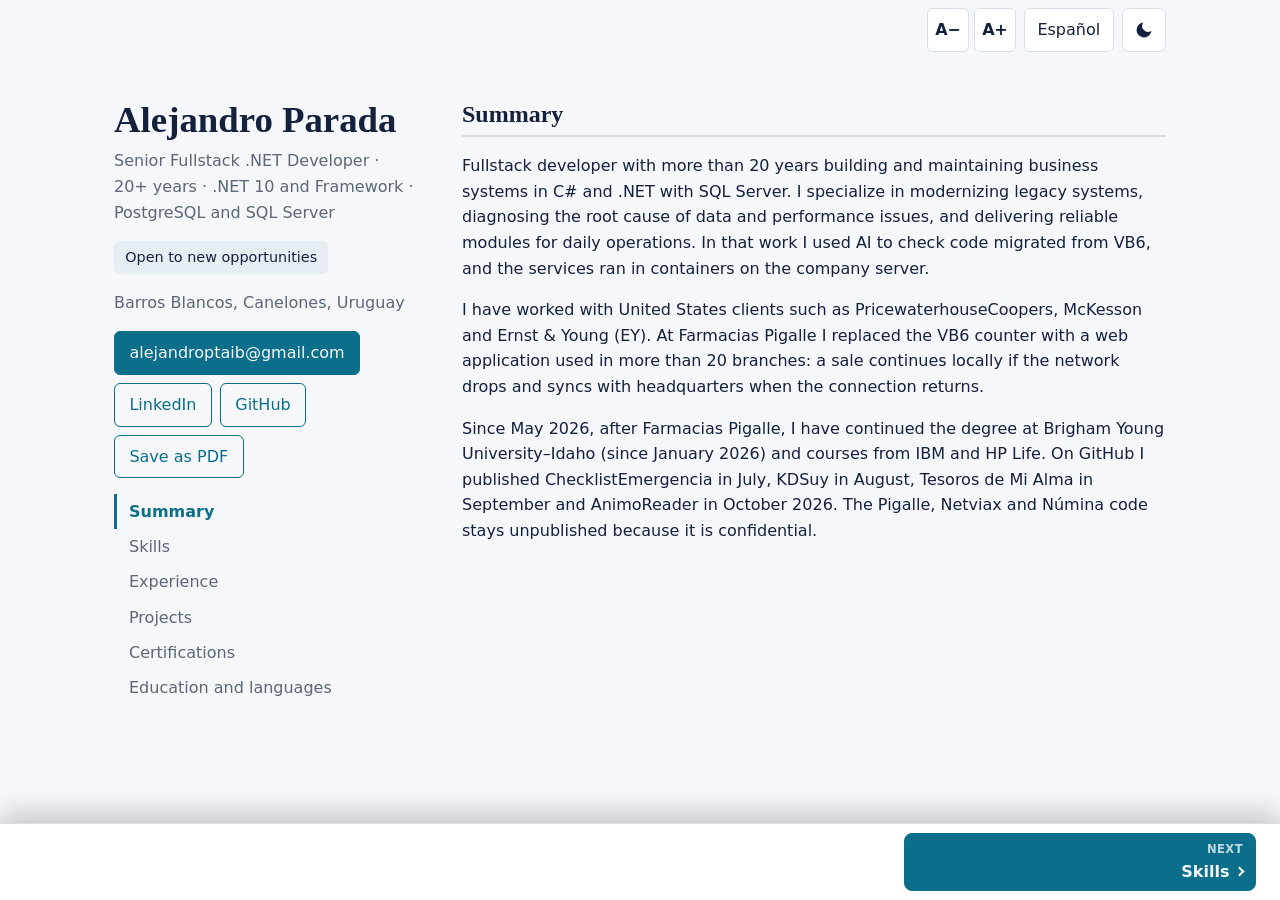
==== commit f8607aff: "Subir al frente las habilidades que el caso y OfflineSync ya demuestran. Co-authored-by: Cursor <cur" ====
--- a/index.html
+++ b/index.html
@@ -16,14 +16,14 @@
   <style>html.lang-pending body{visibility:hidden}</style>
   <meta name="viewport" content="width=device-width, initial-scale=1, viewport-fit=cover">
   <title>Alejandro Parada · Desarrollador Fullstack .NET Senior</title>
-  <meta name="description" content="Desarrollador Fullstack .NET Senior con más de 20 años de experiencia. Modernización de sistemas legados, SQL Server e IA aplicada.">
+  <meta name="description" content="Desarrollador Fullstack .NET Senior con más de 20 años de experiencia. Modernización de sistemas legados, .NET 10, PostgreSQL y SQL Server.">
   <meta name="author" content="Alejandro Parada">
   <meta name="robots" content="index, follow, max-snippet:-1, max-image-preview:large">
   <link rel="canonical" href="https://alejandroparada.github.io/">
   <meta property="og:type" content="profile">
   <meta property="og:site_name" content="Alejandro Parada">
   <meta property="og:title" content="Alejandro Parada · Desarrollador Fullstack .NET Senior">
-  <meta property="og:description" content="Desarrollador Fullstack .NET Senior con más de 20 años de experiencia. Modernización de sistemas legados, SQL Server e IA aplicada.">
+  <meta property="og:description" content="Desarrollador Fullstack .NET Senior con más de 20 años de experiencia. Modernización de sistemas legados, .NET 10, PostgreSQL y SQL Server.">
   <meta property="og:url" content="https://alejandroparada.github.io/">
   <meta property="og:locale" content="es_UY">
   <meta property="og:locale:alternate" content="en_US">
@@ -31,7 +31,7 @@
   <meta property="profile:last_name" content="Parada">
   <meta name="twitter:card" content="summary">
   <meta name="twitter:title" content="Alejandro Parada · Desarrollador Fullstack .NET Senior">
-  <meta name="twitter:description" content="Desarrollador Fullstack .NET Senior con más de 20 años de experiencia. Modernización de sistemas legados, SQL Server e IA aplicada.">
+  <meta name="twitter:description" content="Desarrollador Fullstack .NET Senior con más de 20 años de experiencia. Modernización de sistemas legados, .NET 10, PostgreSQL y SQL Server.">
   <meta name="color-scheme" content="light dark">
   <meta name="theme-color" content="#f5f7fa" media="(prefers-color-scheme: light)">
   <meta name="theme-color" content="#0e1420" media="(prefers-color-scheme: dark)">
@@ -44,7 +44,7 @@
   <script src="js/font-size.js?v=20261109h"></script>
   <script src="js/i18n.js?v=20261109h" defer></script>
   <script src="js/data.js?v=20261110h" defer></script>
-  <script src="js/content/es.js?v=20261110a" defer></script>
+  <script src="js/content/es.js?v=20261111a" defer></script>
   <script src="js/templates.js?v=20261110h" defer></script>
   <script src="js/experience.js?v=20261110g" defer></script>
   <script src="js/detail-sheet.js?v=20261109h" defer></script>
@@ -66,7 +66,7 @@
       "@id": "https://alejandroparada.github.io/#alejandro-parada",
       "name": "Alejandro Parada",
       "jobTitle": "Desarrollador Fullstack .NET Senior",
-      "description": "Desarrollador Fullstack .NET Senior con más de 20 años de experiencia. Modernización de sistemas legados, SQL Server e IA aplicada.",
+      "description": "Desarrollador Fullstack .NET Senior con más de 20 años de experiencia. Modernización de sistemas legados, .NET 10, PostgreSQL y SQL Server.",
       "url": "https://alejandroparada.github.io/",
       "address": {
         "@type": "PostalAddress",
@@ -112,7 +112,7 @@
     <aside>
       <div class="profile">
       <h1>Alejandro Parada</h1>
-      <p class="tag muted">Desarrollador Fullstack .NET Senior · +20 años · Modernización de sistemas legados · SQL Server · IA aplicada</p>
+      <p class="tag muted">Desarrollador Fullstack .NET Senior · +20 años · .NET 10 y Framework · PostgreSQL y SQL Server</p>
       <p class="badge">Disponible para nuevas oportunidades</p>
       <address class="tag muted location-text">Barros Blancos, Canelones, Uruguay</address>
       <button type="button" class="location" data-map-open aria-controls="map-drawer" aria-expanded="false">Barros Blancos, Canelones, Uruguay</button>
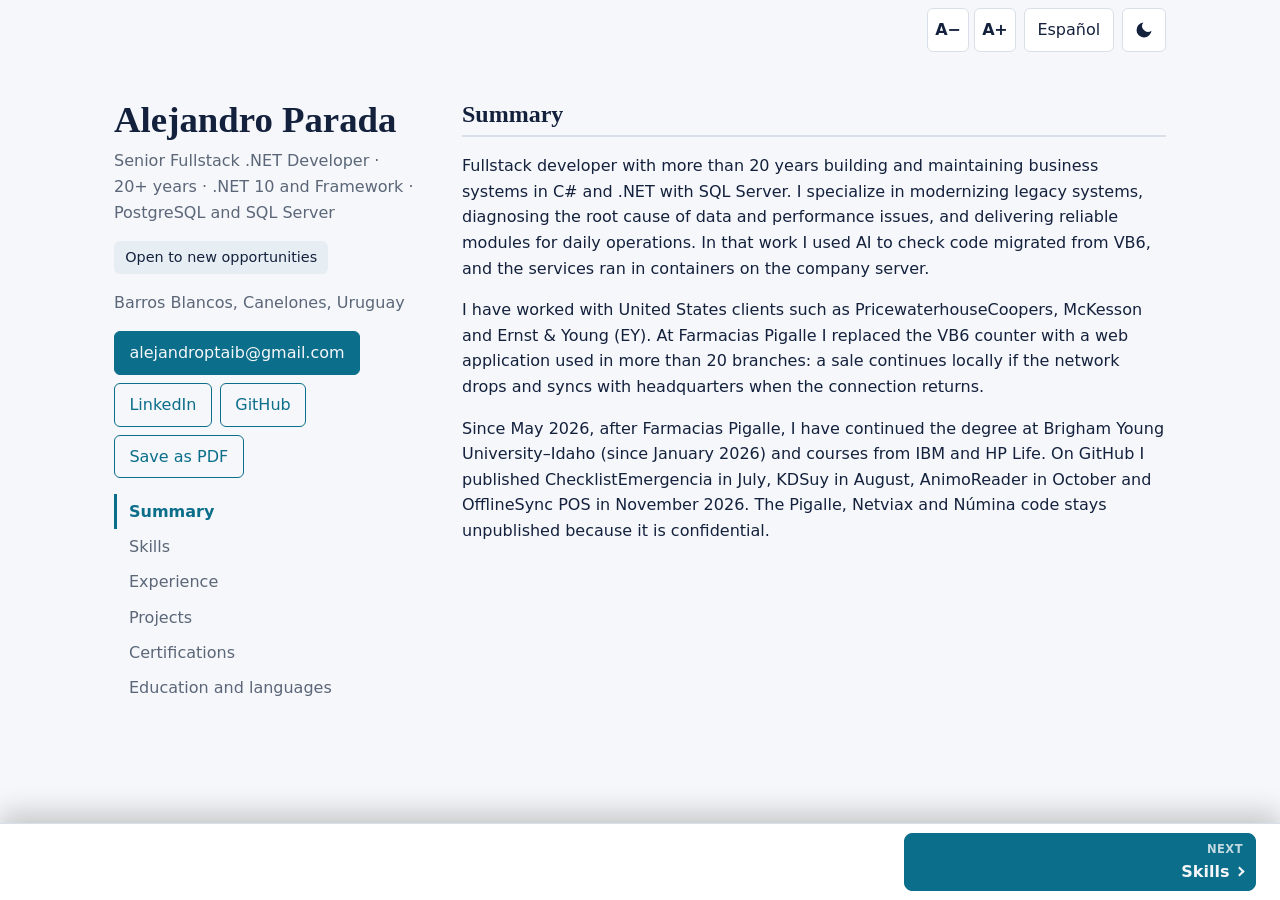
==== commit df582ae9: "Dejar en el CV el contexto de cada puesto y alinear el Word v7 con el sitio. Los escudos, el equipo " ====
--- a/index.html
+++ b/index.html
@@ -39,13 +39,13 @@
   <link rel="alternate" hreflang="en" href="https://alejandroparada.github.io/en/">
   <link rel="alternate" hreflang="x-default" href="https://alejandroparada.github.io/">
   <script src="js/locale.js?v=20261109h"></script>
-  <link rel="stylesheet" href="css/styles.css?v=20261110i">
+  <link rel="stylesheet" href="css/styles.css?v=20261114o">
   <script src="js/theme.js?v=20261109h"></script>
   <script src="js/font-size.js?v=20261109h"></script>
-  <script src="js/i18n.js?v=20261109h" defer></script>
+  <script src="js/i18n.js?v=20261114o" defer></script>
   <script src="js/data.js?v=20261110h" defer></script>
-  <script src="js/content/es.js?v=20261111a" defer></script>
-  <script src="js/templates.js?v=20261110h" defer></script>
+  <script src="js/content/es.js?v=20261114q" defer></script>
+  <script src="js/templates.js?v=20261114o" defer></script>
   <script src="js/experience.js?v=20261110g" defer></script>
   <script src="js/detail-sheet.js?v=20261109h" defer></script>
   <script src="js/case-sheet.js?v=20261109h" defer></script>
@@ -53,8 +53,8 @@
   <script src="js/location.js?v=20261110d" defer></script>
   <script src="js/identity.js?v=20261110f" defer></script>
   <script src="js/tabs.js?v=20261109h" defer></script>
-  <script src="js/github.js?v=20261109h" defer></script>
-  <script src="js/main.js?v=20261110i" defer></script>
+  <script src="js/github.js?v=20261113h" defer></script>
+  <script src="js/main.js?v=20261114m" defer></script>
   <script type="application/ld+json">
   {
     "@context": "https://schema.org",
@@ -157,7 +157,7 @@
         <h2>Resumen</h2>
         <p>Desarrollador fullstack con más de 20 años construyendo y manteniendo sistemas de negocio en C# y .NET con SQL Server. Me especializo en modernizar sistemas legados, diagnosticar la causa raíz de problemas de datos y rendimiento, y entregar módulos confiables para la operación diaria. En ese trabajo usé la IA para comprobar código migrado desde VB6, y los servicios corrían en contenedores en el servidor de la empresa.</p>
         <p>He trabajado con clientes de Estados Unidos, como PricewaterhouseCoopers, McKesson y Ernst & Young (EY). En Farmacias Pigalle reemplacé el mostrador en VB6 por una aplicación web en más de 20 sucursales: la venta sigue en local si se corta la red y se sincroniza con la central.</p>
-        <p>Desde mayo de 2026, después de Farmacias Pigalle, sigo el grado en Brigham Young University–Idaho (desde enero de 2026) y cursos de IBM y HP Life. En GitHub publiqué ChecklistEmergencia en julio, KDSuy en agosto, Tesoros de Mi Alma en septiembre y AnimoReader en octubre de 2026. El código de Pigalle, Netviax y Númina no se publica por confidencialidad.</p>
+        <p>Desde mayo de 2026, después de Farmacias Pigalle, sigo el grado en Brigham Young University–Idaho (desde enero de 2026) y cursos de IBM y HP Life. En GitHub publiqué ChecklistEmergencia en julio, KDSuy en agosto, AnimoReader en octubre y OfflineSync POS en noviembre de 2026. El código de Pigalle, Netviax y Númina no se publica por confidencialidad.</p>
       </section>
 
       <section id="habilidades">
--- a/css/styles.css
+++ b/css/styles.css
@@ -105,6 +105,18 @@
    Utilidades
    ========================================================================== */
 .muted { color: var(--mute); }
+
+.visually-hidden {
+  position: absolute;
+  width: 1px;
+  height: 1px;
+  padding: 0;
+  margin: -1px;
+  overflow: hidden;
+  clip: rect(0, 0, 0, 0);
+  white-space: nowrap;
+  border: 0;
+}
 
 .meta {
   margin: 0;
@@ -683,6 +695,122 @@
   font-size: .9rem;
 }
 
+.job-context {
+  display: flex;
+  flex-wrap: wrap;
+  align-items: center;
+  gap: .28rem .7rem;
+  margin-top: .4rem;
+  color: var(--mute);
+  font-size: .82rem;
+  font-weight: 500;
+  line-height: 1.3;
+}
+
+.job-maturity,
+.job-mode,
+.job-team,
+.job-legend li,
+.job-legend-modes > span {
+  display: inline-flex;
+  align-items: center;
+  gap: .28rem;
+}
+
+.shields {
+  display: inline-flex;
+  gap: 1px;
+  color: var(--acc);
+}
+
+.mark-icon,
+.mode-icon {
+  display: block;
+  flex: none;
+}
+
+.mark-icon { width: .78rem; height: .78rem; }
+
+.mode-icon { width: .9rem; height: .9rem; }
+
+.team-icon { width: 1rem; height: 1rem; }
+
+.job-team {
+  color: var(--ink);
+  font-variant-numeric: tabular-nums;
+}
+
+.context-arrow {
+  margin: 0 .12rem;
+  color: var(--ink);
+  font-size: .85rem;
+  line-height: 1;
+}
+
+.context-bar {
+  color: var(--mute);
+  font-weight: 400;
+  line-height: 1;
+}
+
+.job-legend {
+  margin: 0 0 .35rem;
+  border: 0;
+  background: none;
+  color: var(--mute);
+  font-size: .8rem;
+}
+
+.job-legend summary {
+  width: fit-content;
+  color: var(--mute);
+  cursor: pointer;
+  list-style: none;
+}
+
+.job-legend summary::-webkit-details-marker { display: none; }
+
+.job-legend summary::before {
+  content: "";
+  display: inline-block;
+  width: .4rem;
+  height: .4rem;
+  margin-right: .4rem;
+  border-right: 1.5px solid currentColor;
+  border-bottom: 1.5px solid currentColor;
+  transform: rotate(-45deg) translateY(-.1rem);
+  vertical-align: middle;
+}
+
+.job-legend[open] summary::before { transform: rotate(45deg) translateY(-.1rem); }
+
+.job-legend-body {
+  margin-top: .45rem;
+  padding: .6rem .75rem;
+  border: 1px solid var(--line);
+  border-radius: var(--radius);
+  background: var(--panel);
+}
+
+.job-legend-lead {
+  margin: 0 0 .45rem;
+  color: var(--ink);
+  font-size: .82rem;
+  line-height: 1.35;
+}
+
+.job-legend ol,
+.job-legend-modes {
+  display: flex;
+  flex-wrap: wrap;
+  gap: .4rem .9rem;
+  margin: 0;
+  padding: 0;
+  list-style: none;
+}
+
+.job-legend-modes { margin-top: .55rem; }
+
 .parallel {
   display: inline-block;
   margin-top: .35rem;
@@ -864,7 +992,9 @@
 
 /* Botón de puesto */
 .jb {
-  display: block;
+  display: flex;
+  align-items: flex-start;
+  gap: .45rem .8rem;
   width: 100%;
   padding: .7rem .9rem;
   border: 0;
@@ -877,6 +1007,37 @@
   cursor: pointer;
 }
 
+.job-main {
+  flex: 1 1 50%;
+  min-width: 0;
+}
+
+.jb > .job-context {
+  flex: 1 1 50%;
+  max-width: 50%;
+  margin-top: .05rem;
+  flex-direction: column;
+  align-items: flex-start;
+  text-align: left;
+  gap: .32rem;
+}
+
+.jb > .job-context .job-maturity,
+.jb > .job-context .job-mode,
+.jb > .job-context .job-team {
+  justify-content: flex-start;
+}
+
+.job-context-sheet {
+  flex-direction: row;
+  flex-wrap: wrap;
+  align-items: center;
+  max-width: none;
+  margin-top: .15rem;
+  gap: .2rem .45rem;
+  text-align: left;
+}
+
 .job-id {
   display: flex;
   flex-direction: column;
@@ -903,6 +1064,16 @@
   font-size: .9rem;
   font-weight: 400;
 }
+
+.job-gap {
+  margin: .15rem 0 .55rem;
+  padding: .15rem 0 .45rem;
+  border-bottom: 1px solid var(--line);
+}
+
+.job-gap p { margin: 0; }
+
+.job-gap .meta { margin-bottom: .15rem; }
 
 .sheet-title .job-company,
 .case-head .job-company {
@@ -1346,14 +1517,21 @@
    ========================================================================== */
 @media print {
   :root,
-  :root[data-theme] { color-scheme: light; }
+  :root[data-theme],
+  :root[data-theme="light"],
+  :root[data-theme="dark"] { color-scheme: light !important; }
   body {
     background: #fff;
     color: #000;
     padding-bottom: 0;
   }
-  .wrap { display: block; }
+  .wrap {
+    display: block;
+    padding-block: 0;
+  }
+  section { margin-bottom: 1.4rem; }
   #main > section[hidden] { display: block !important; }
+  .mast,
   .topbar,
   .identity-toggle,
   .order-toggle,
@@ -1365,29 +1543,86 @@
   .map-drawer,
   .map-backdrop,
   .pager,
+  .actions,
   .btn,
   .skip-link,
   .sheet,
   .case-sheet,
   .case-backdrop,
-  .more > summary { display: none; }
+  .case-handle,
+  .more > summary,
+  #main .tag.muted { display: none !important; }
   .case-print {
     display: block;
-    margin: .2rem 0 .9rem;
-    padding-left: 2.2rem;
+    margin: .15rem 0 1rem;
+    padding-left: 0;
   }
   .case-section,
-  .case-metric { break-inside: avoid; }
-  .contact-print { display: block; }
-  html.show-identity .profile { display: block; }
+  .case-metric,
+  .card,
+  .timeline-item { break-inside: avoid; }
+  .case-metric b { white-space: normal; }
+  .contact-print { display: block; color: #000; }
+  .profile,
+  html.show-identity .profile { display: block !important; }
+  aside,
+  .mast { position: static !important; }
   .location-text { display: block; }
   .job-details {
     display: block;
-    margin: .3rem 0 .6rem;
-    padding-left: 2.2rem;
-  }
-  .jb { cursor: default; }
-  .dec,
-  .card,
-  .timeline-item { break-inside: avoid; }
-}
+    margin: .25rem 0 .7rem;
+    padding-left: 0;
+  }
+  .job-legend summary { display: none; }
+  .job-legend { margin: 0 0 .8rem; color: #000; }
+  .job-legend-body {
+    display: block !important;
+    background: none;
+    border-color: #ccc;
+  }
+  .job-legend li,
+  .job-legend-modes > span { break-inside: avoid; }
+  .jb {
+    display: flex;
+    align-items: flex-start;
+    gap: .4rem 1.2rem;
+    width: 100%;
+    margin: 0;
+    padding: .55rem 0 .1rem;
+    border: 0;
+    background: none;
+    color: #000;
+    cursor: default;
+    break-inside: avoid;
+  }
+  .job-main { flex: 1 1 58%; }
+  .jb > .job-context {
+    flex: 0 1 42%;
+    max-width: 42%;
+    margin: 0;
+    color: #000;
+  }
+  .dec {
+    margin: 0 0 .3rem;
+    border: 0;
+    background: none;
+    break-inside: auto;
+  }
+  .dec summary {
+    padding: .35rem 0 .1rem;
+    cursor: default;
+  }
+  .dec summary::before { display: none; }
+  .dec-body { padding: 0; }
+  .job-gap {
+    color: #000;
+    border-bottom-color: #ccc;
+    break-inside: avoid;
+  }
+  .shields,
+  .mode-icon,
+  .team-icon {
+    -webkit-print-color-adjust: exact;
+    print-color-adjust: exact;
+  }
+}
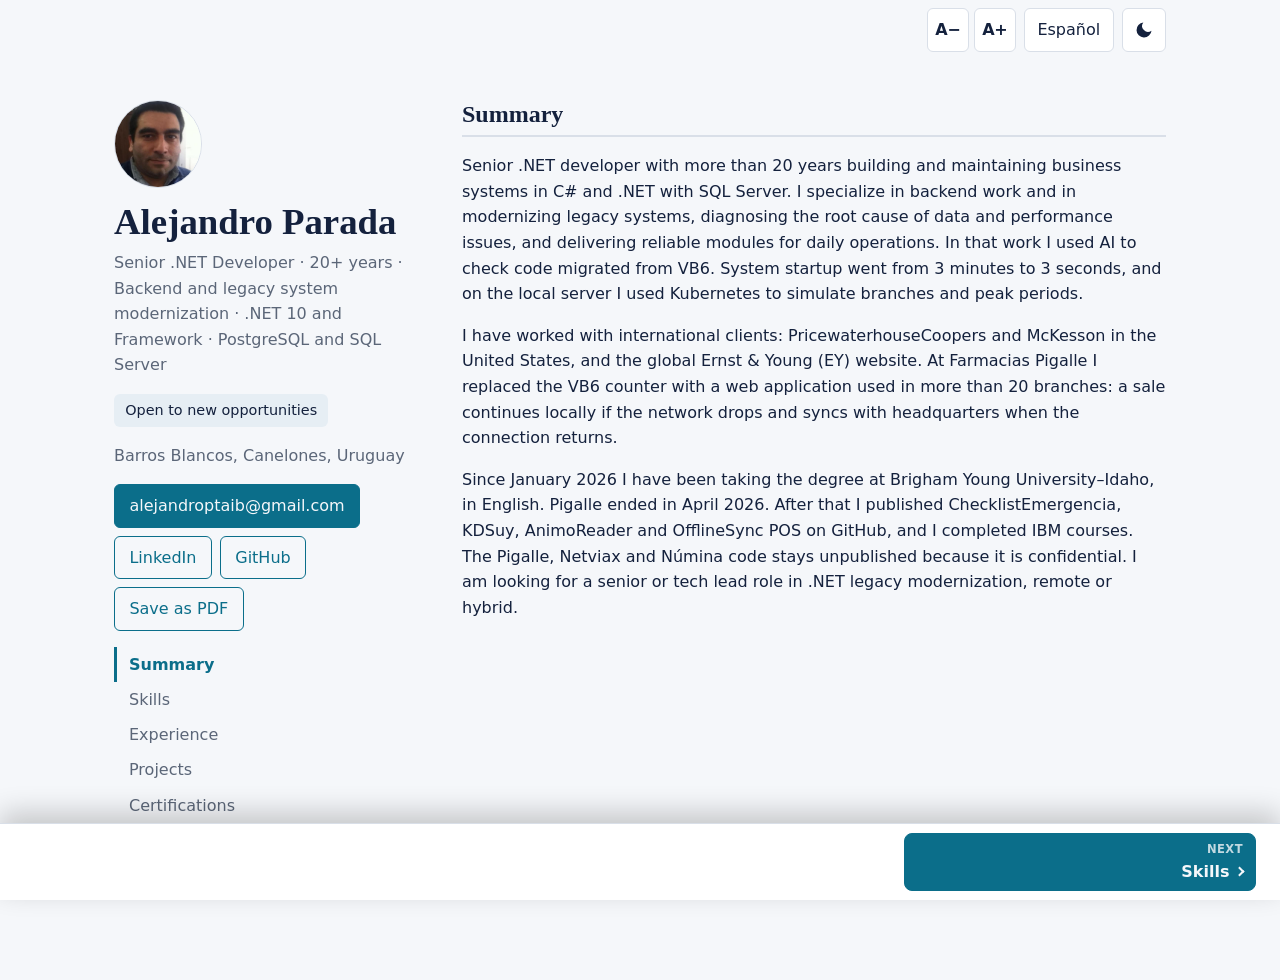
==== commit 35c3f747: "Alinear el CV con el perfil .NET senior: métricas, Kubernetes local, B2 y foto de perfil. Co-authore" ====
--- a/index.html
+++ b/index.html
@@ -15,23 +15,25 @@
   </script>
   <style>html.lang-pending body{visibility:hidden}</style>
   <meta name="viewport" content="width=device-width, initial-scale=1, viewport-fit=cover">
-  <title>Alejandro Parada · Desarrollador Fullstack .NET Senior</title>
-  <meta name="description" content="Desarrollador Fullstack .NET Senior con más de 20 años de experiencia. Modernización de sistemas legados, .NET 10, PostgreSQL y SQL Server.">
+  <title>Alejandro Parada · Desarrollador .NET Senior</title>
+  <meta name="description" content="Desarrollador .NET Senior con más de 20 años de experiencia. Backend y modernización de sistemas legados, .NET 10, PostgreSQL y SQL Server.">
   <meta name="author" content="Alejandro Parada">
   <meta name="robots" content="index, follow, max-snippet:-1, max-image-preview:large">
   <link rel="canonical" href="https://alejandroparada.github.io/">
   <meta property="og:type" content="profile">
   <meta property="og:site_name" content="Alejandro Parada">
-  <meta property="og:title" content="Alejandro Parada · Desarrollador Fullstack .NET Senior">
-  <meta property="og:description" content="Desarrollador Fullstack .NET Senior con más de 20 años de experiencia. Modernización de sistemas legados, .NET 10, PostgreSQL y SQL Server.">
+  <meta property="og:title" content="Alejandro Parada · Desarrollador .NET Senior">
+  <meta property="og:description" content="Desarrollador .NET Senior con más de 20 años de experiencia. Backend y modernización de sistemas legados, .NET 10, PostgreSQL y SQL Server.">
   <meta property="og:url" content="https://alejandroparada.github.io/">
   <meta property="og:locale" content="es_UY">
   <meta property="og:locale:alternate" content="en_US">
   <meta property="profile:first_name" content="Alejandro">
   <meta property="profile:last_name" content="Parada">
-  <meta name="twitter:card" content="summary">
-  <meta name="twitter:title" content="Alejandro Parada · Desarrollador Fullstack .NET Senior">
-  <meta name="twitter:description" content="Desarrollador Fullstack .NET Senior con más de 20 años de experiencia. Modernización de sistemas legados, .NET 10, PostgreSQL y SQL Server.">
+  <meta property="og:image" content="https://alejandroparada.github.io/img/alejandro.jpg">
+  <meta name="twitter:card" content="summary_large_image">
+  <meta name="twitter:image" content="https://alejandroparada.github.io/img/alejandro.jpg">
+  <meta name="twitter:title" content="Alejandro Parada · Desarrollador .NET Senior">
+  <meta name="twitter:description" content="Desarrollador .NET Senior con más de 20 años de experiencia. Backend y modernización de sistemas legados, .NET 10, PostgreSQL y SQL Server.">
   <meta name="color-scheme" content="light dark">
   <meta name="theme-color" content="#f5f7fa" media="(prefers-color-scheme: light)">
   <meta name="theme-color" content="#0e1420" media="(prefers-color-scheme: dark)">
@@ -39,12 +41,12 @@
   <link rel="alternate" hreflang="en" href="https://alejandroparada.github.io/en/">
   <link rel="alternate" hreflang="x-default" href="https://alejandroparada.github.io/">
   <script src="js/locale.js?v=20261109h"></script>
-  <link rel="stylesheet" href="css/styles.css?v=20261114o">
+  <link rel="stylesheet" href="css/styles.css?v=20261117c">
   <script src="js/theme.js?v=20261109h"></script>
   <script src="js/font-size.js?v=20261109h"></script>
   <script src="js/i18n.js?v=20261114o" defer></script>
   <script src="js/data.js?v=20261110h" defer></script>
-  <script src="js/content/es.js?v=20261114q" defer></script>
+  <script src="js/content/es.js?v=20261117d" defer></script>
   <script src="js/templates.js?v=20261114o" defer></script>
   <script src="js/experience.js?v=20261110g" defer></script>
   <script src="js/detail-sheet.js?v=20261109h" defer></script>
@@ -65,8 +67,9 @@
       "@type": "Person",
       "@id": "https://alejandroparada.github.io/#alejandro-parada",
       "name": "Alejandro Parada",
-      "jobTitle": "Desarrollador Fullstack .NET Senior",
-      "description": "Desarrollador Fullstack .NET Senior con más de 20 años de experiencia. Modernización de sistemas legados, .NET 10, PostgreSQL y SQL Server.",
+      "image": "https://alejandroparada.github.io/img/alejandro.jpg",
+      "jobTitle": "Desarrollador .NET Senior",
+      "description": "Desarrollador .NET Senior con más de 20 años de experiencia. Backend y modernización de sistemas legados, .NET 10, PostgreSQL y SQL Server.",
       "url": "https://alejandroparada.github.io/",
       "address": {
         "@type": "PostalAddress",
@@ -111,8 +114,9 @@
   <div class="wrap">
     <aside>
       <div class="profile">
+      <img class="portrait" src="img/alejandro.jpg" width="88" height="88" alt="Alejandro Parada">
       <h1>Alejandro Parada</h1>
-      <p class="tag muted">Desarrollador Fullstack .NET Senior · +20 años · .NET 10 y Framework · PostgreSQL y SQL Server</p>
+      <p class="tag muted">Desarrollador .NET Senior · +20 años · Backend y modernización de sistemas legados · .NET 10 y Framework · PostgreSQL y SQL Server</p>
       <p class="badge">Disponible para nuevas oportunidades</p>
       <address class="tag muted location-text">Barros Blancos, Canelones, Uruguay</address>
       <button type="button" class="location" data-map-open aria-controls="map-drawer" aria-expanded="false">Barros Blancos, Canelones, Uruguay</button>
@@ -155,9 +159,9 @@
     <main id="main" tabindex="-1">
       <section id="resumen" data-home>
         <h2>Resumen</h2>
-        <p>Desarrollador fullstack con más de 20 años construyendo y manteniendo sistemas de negocio en C# y .NET con SQL Server. Me especializo en modernizar sistemas legados, diagnosticar la causa raíz de problemas de datos y rendimiento, y entregar módulos confiables para la operación diaria. En ese trabajo usé la IA para comprobar código migrado desde VB6, y los servicios corrían en contenedores en el servidor de la empresa.</p>
-        <p>He trabajado con clientes de Estados Unidos, como PricewaterhouseCoopers, McKesson y Ernst & Young (EY). En Farmacias Pigalle reemplacé el mostrador en VB6 por una aplicación web en más de 20 sucursales: la venta sigue en local si se corta la red y se sincroniza con la central.</p>
-        <p>Desde mayo de 2026, después de Farmacias Pigalle, sigo el grado en Brigham Young University–Idaho (desde enero de 2026) y cursos de IBM y HP Life. En GitHub publiqué ChecklistEmergencia en julio, KDSuy en agosto, AnimoReader en octubre y OfflineSync POS en noviembre de 2026. El código de Pigalle, Netviax y Númina no se publica por confidencialidad.</p>
+        <p>Desarrollador .NET senior con más de 20 años construyendo y manteniendo sistemas de negocio en C# y .NET con SQL Server. Me especializo en el backend y en modernizar sistemas legados, diagnosticar la causa raíz de problemas de datos y rendimiento, y entregar módulos confiables para la operación diaria. En ese trabajo usé la IA para comprobar código migrado desde VB6. El arranque del sistema pasó de 3 minutos a 3 segundos, y en el servidor local usé Kubernetes para simular sucursales y momentos pico.</p>
+        <p>He trabajado con clientes internacionales: PricewaterhouseCoopers y McKesson en Estados Unidos, y el sitio global de Ernst & Young (EY). En Farmacias Pigalle reemplacé el mostrador en VB6 por una aplicación web en más de 20 sucursales: la venta sigue en local si se corta la red y se sincroniza con la central.</p>
+        <p>Desde enero de 2026 curso el grado en Brigham Young University–Idaho, en inglés. Pigalle terminó en abril de 2026. Después publiqué en GitHub ChecklistEmergencia, KDSuy, AnimoReader y OfflineSync POS, y completé cursos de IBM. El código de Pigalle, Netviax y Númina no se publica por confidencialidad. Busco un rol senior o de tech lead en modernización de sistemas .NET, remoto o híbrido.</p>
       </section>
 
       <section id="habilidades">
--- a/css/styles.css
+++ b/css/styles.css
@@ -88,6 +88,16 @@
   font-size: clamp(1.9rem, 1.5rem + 2vw, 2.3rem);
   line-height: 1.1;
   margin-bottom: .5rem;
+}
+
+.portrait {
+  display: block;
+  width: 5.5rem;
+  height: 5.5rem;
+  margin-bottom: .85rem;
+  border: 1px solid var(--line);
+  border-radius: 50%;
+  object-fit: cover;
 }
 
 h2 {
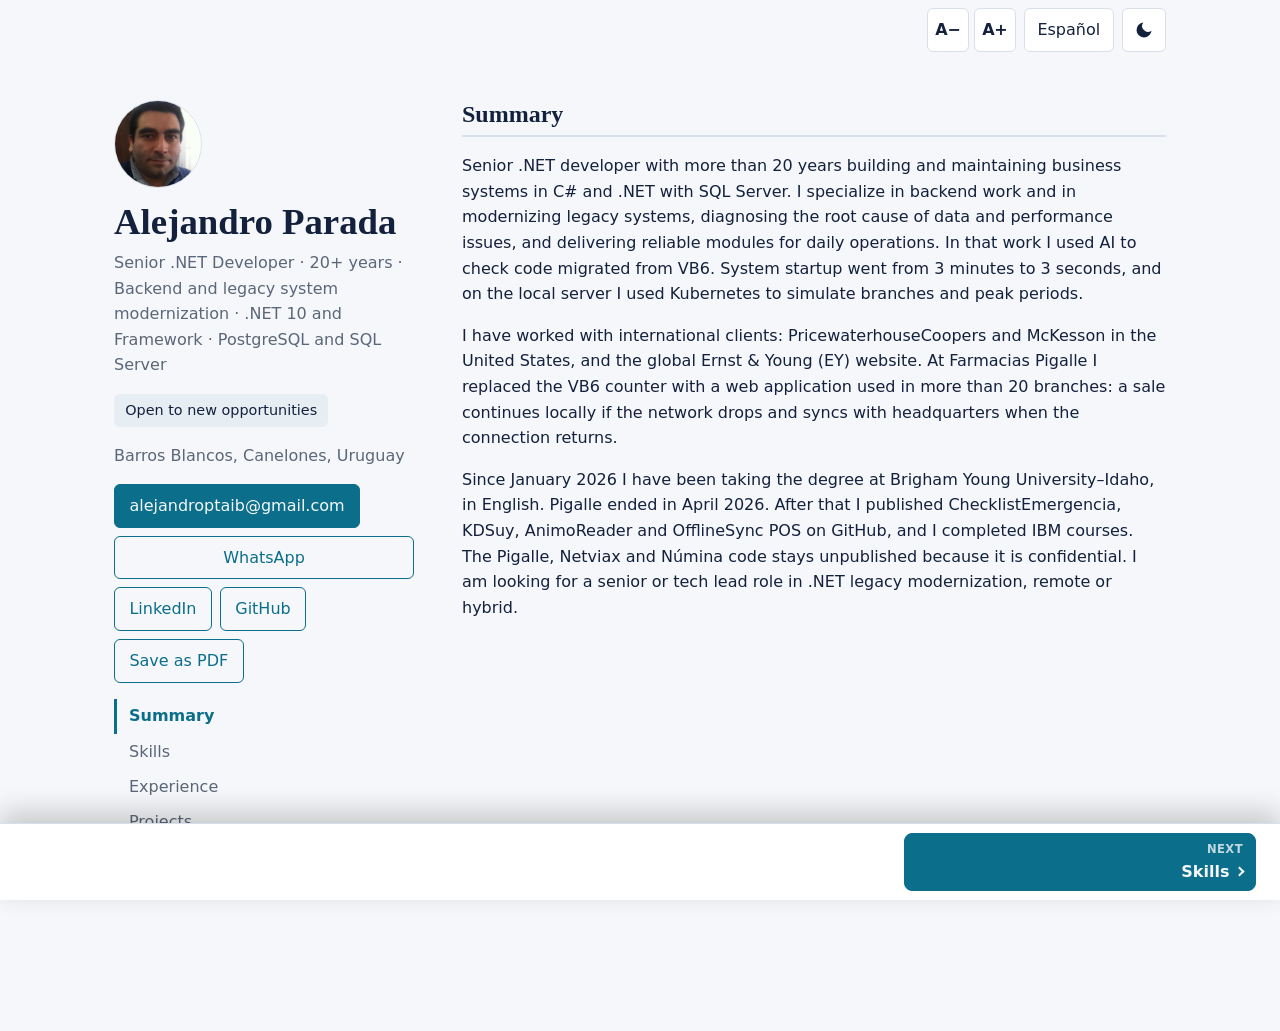
==== commit 7f43a3ec: "Mostrar el enlace de WhatsApp en el escritorio. Co-authored-by: Cursor <cursoragent@cursor.com>" ====
--- a/index.html
+++ b/index.html
@@ -41,12 +41,12 @@
   <link rel="alternate" hreflang="en" href="https://alejandroparada.github.io/en/">
   <link rel="alternate" hreflang="x-default" href="https://alejandroparada.github.io/">
   <script src="js/locale.js?v=20261109h"></script>
-  <link rel="stylesheet" href="css/styles.css?v=20261117c">
+  <link rel="stylesheet" href="css/styles.css?v=20261118a">
   <script src="js/theme.js?v=20261109h"></script>
   <script src="js/font-size.js?v=20261109h"></script>
   <script src="js/i18n.js?v=20261114o" defer></script>
-  <script src="js/data.js?v=20261110h" defer></script>
-  <script src="js/content/es.js?v=20261117d" defer></script>
+  <script src="js/data.js?v=20261117e" defer></script>
+  <script src="js/content/es.js?v=20261117e" defer></script>
   <script src="js/templates.js?v=20261114o" defer></script>
   <script src="js/experience.js?v=20261110g" defer></script>
   <script src="js/detail-sheet.js?v=20261109h" defer></script>
--- a/css/styles.css
+++ b/css/styles.css
@@ -528,12 +528,15 @@
 }
 
 /* La ubicación y los iconos de contacto solo cambian de medida en la vista angosta.
-   En desktop .contact-row se disuelve y WhatsApp queda fuera, así los botones no se mueven. */
+   En desktop .contact-row se disuelve. WhatsApp ocupa su propia fila para no apretar LinkedIn y GitHub. */
 .location { display: none; }
 
 .contact-row { display: contents; }
 
-[data-contact="whatsapp"] { display: none; }
+[data-contact="whatsapp"] {
+  display: inline-flex;
+  flex: 1 0 100%;
+}
 
 .contact-icon {
   display: none;
